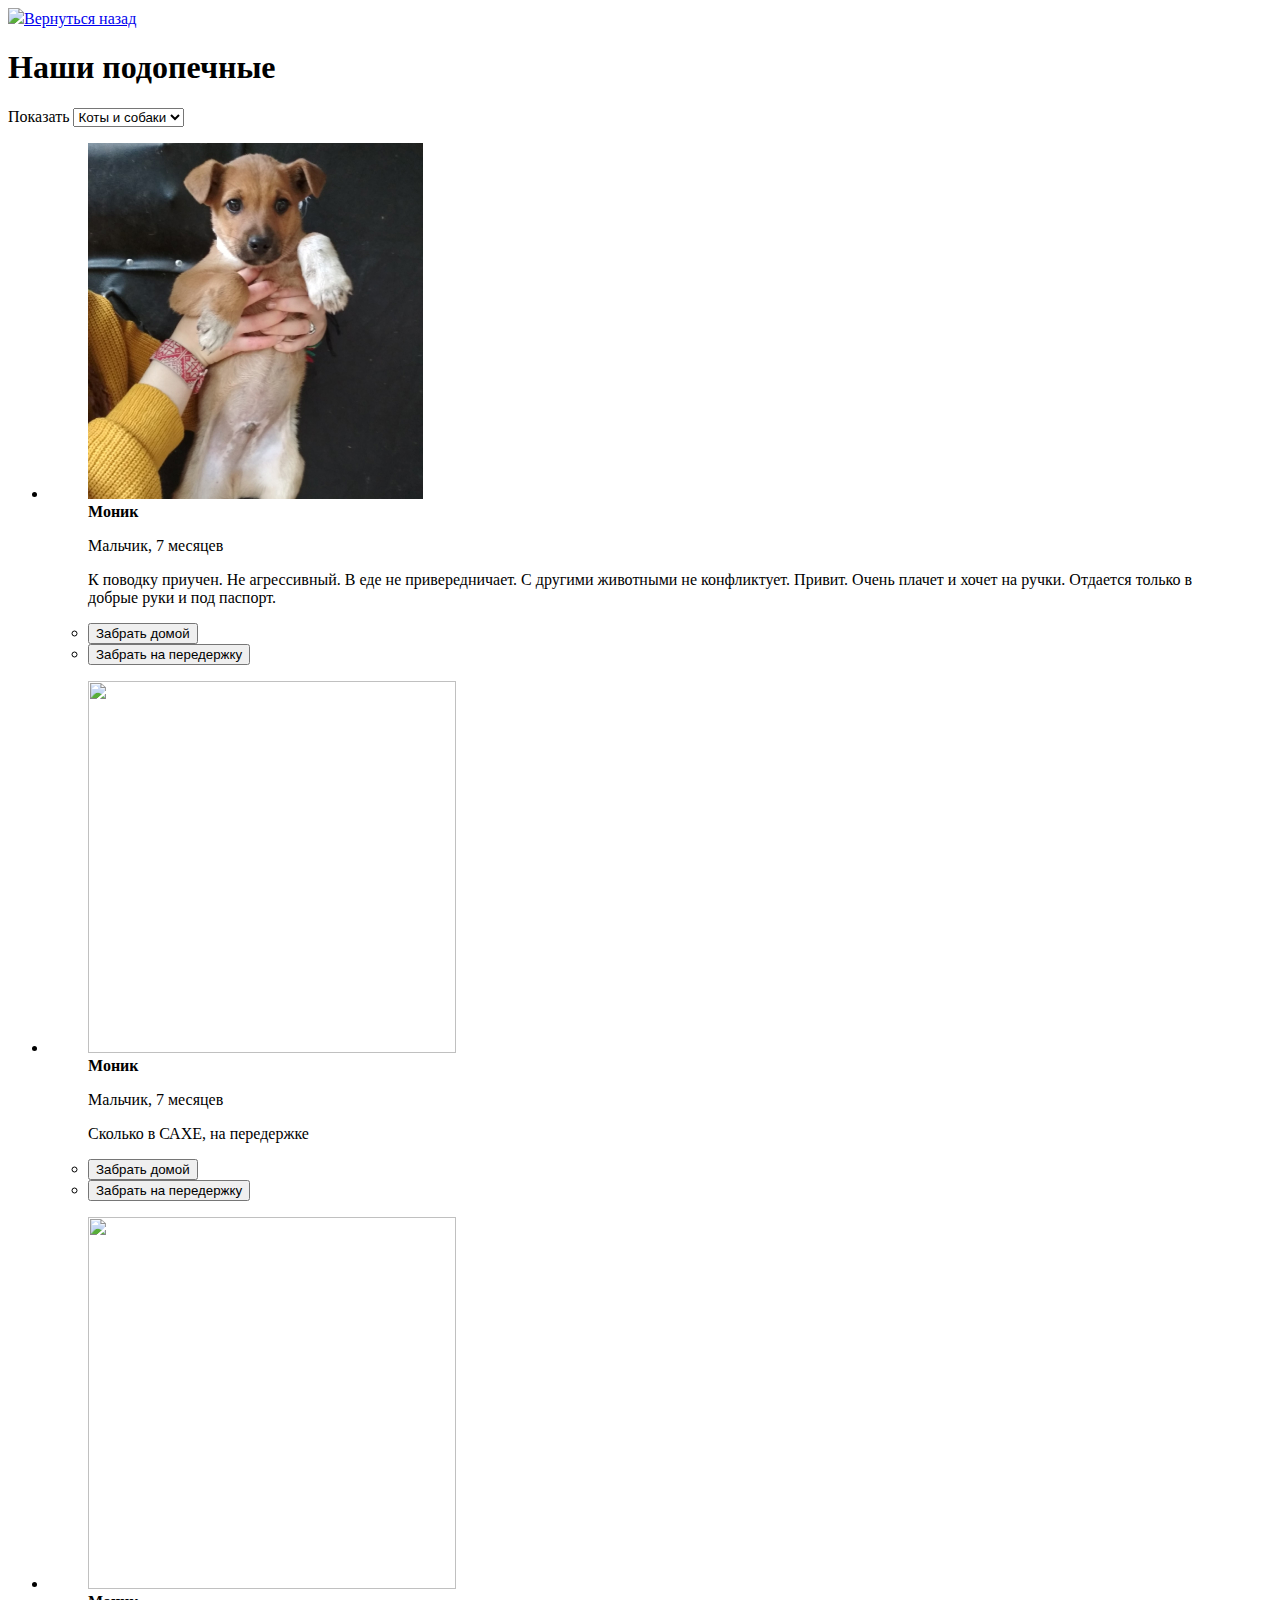
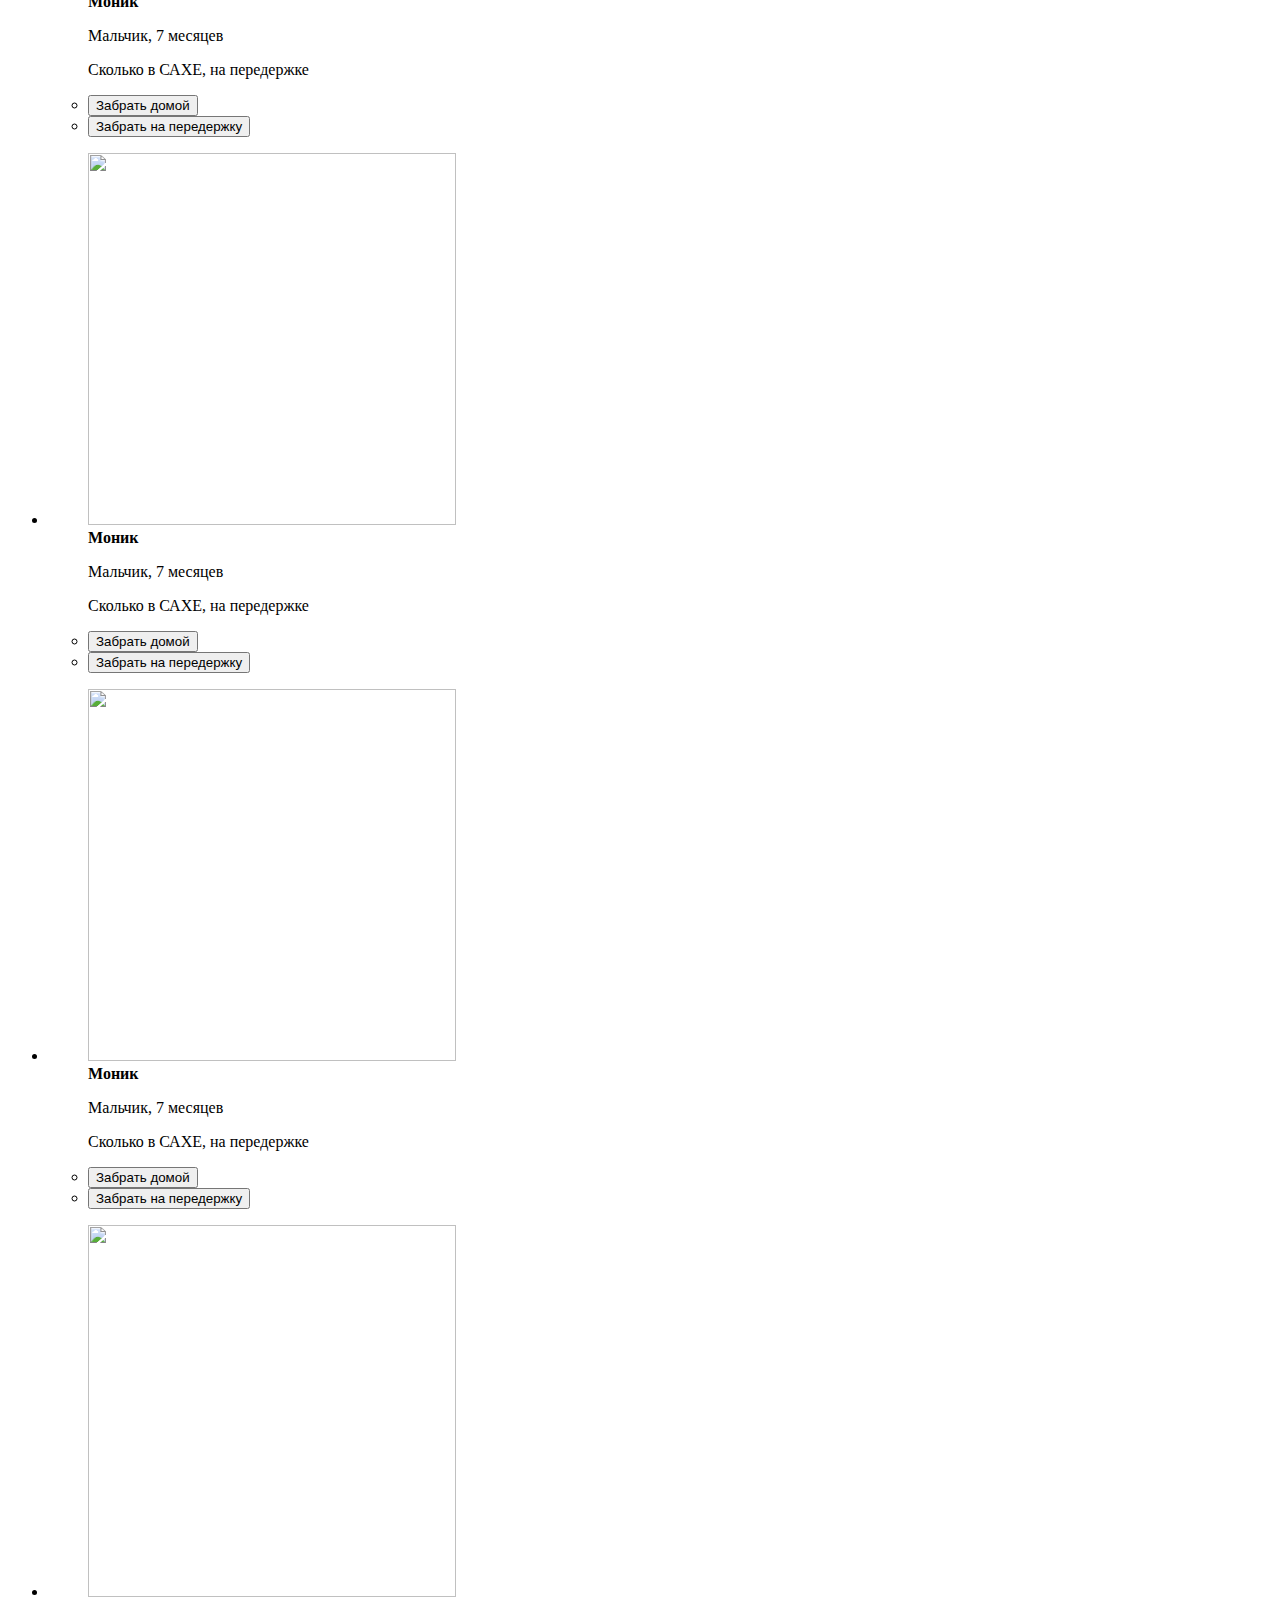
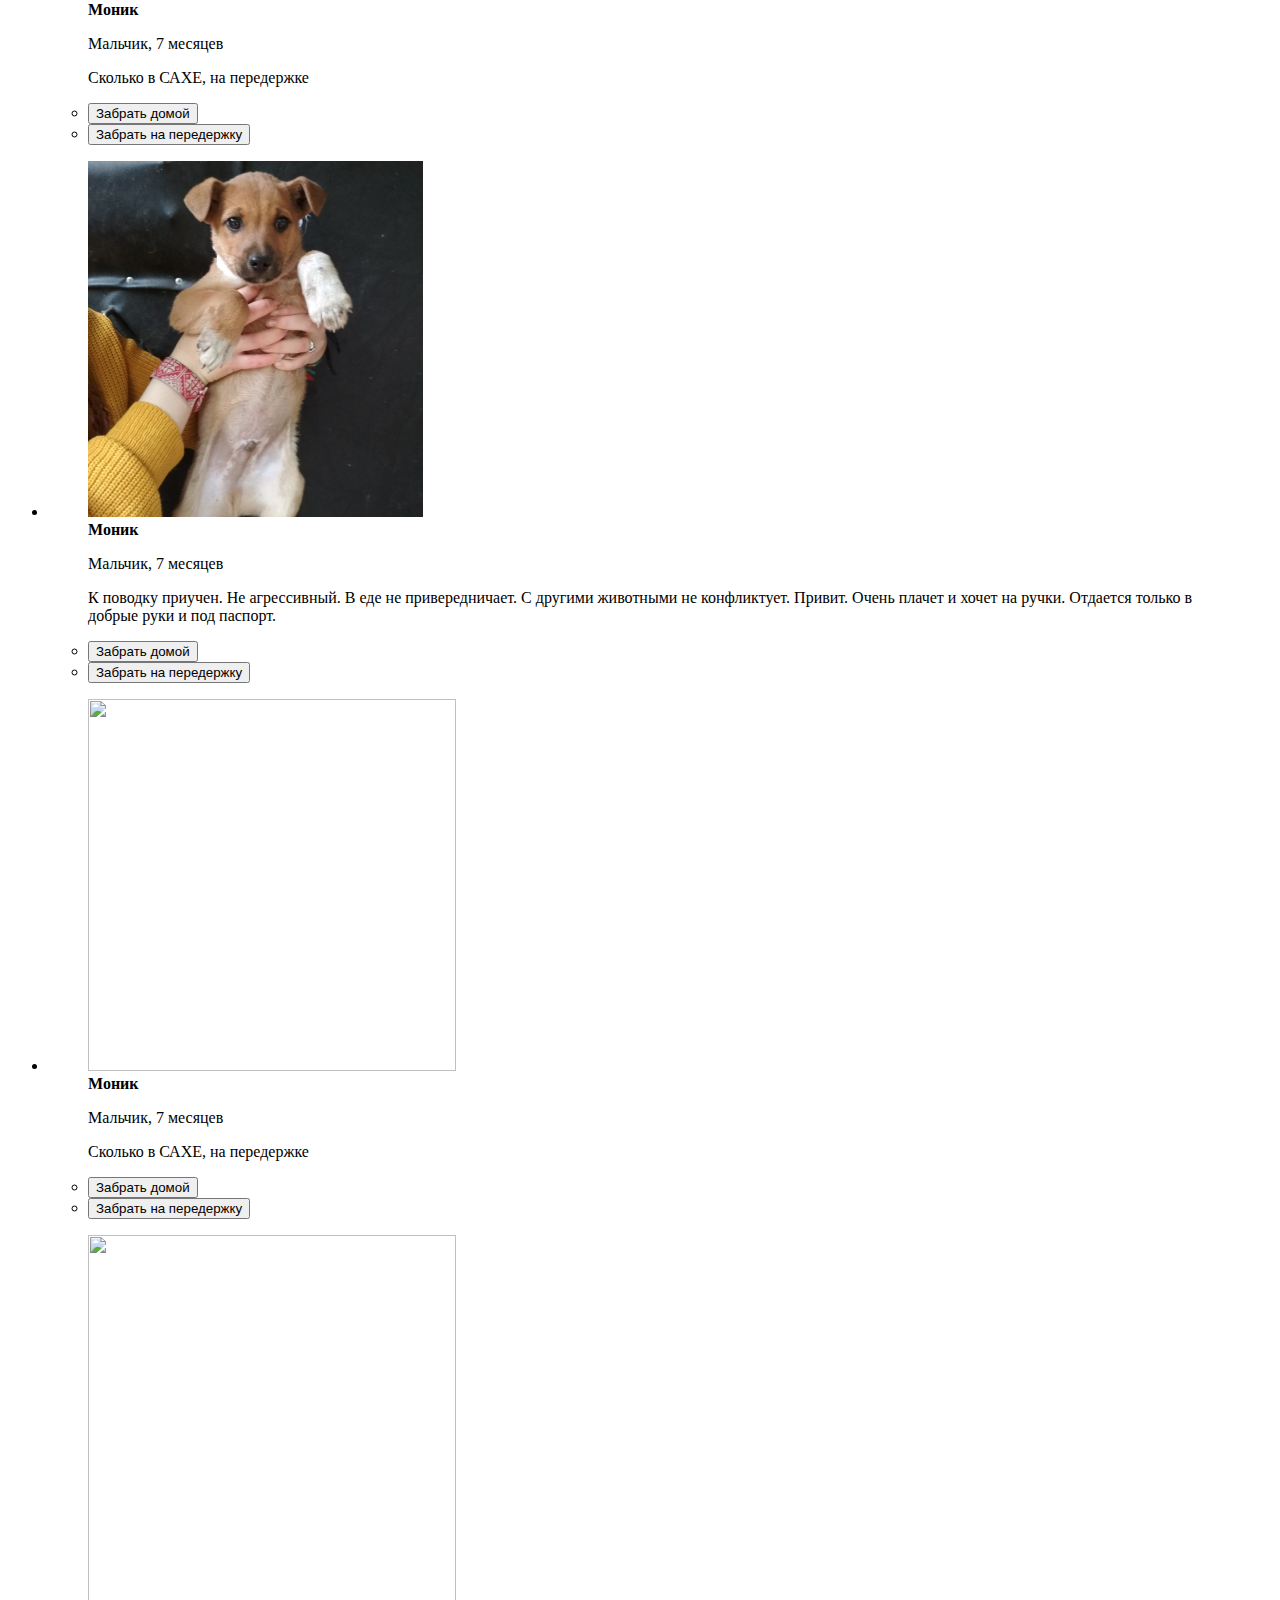
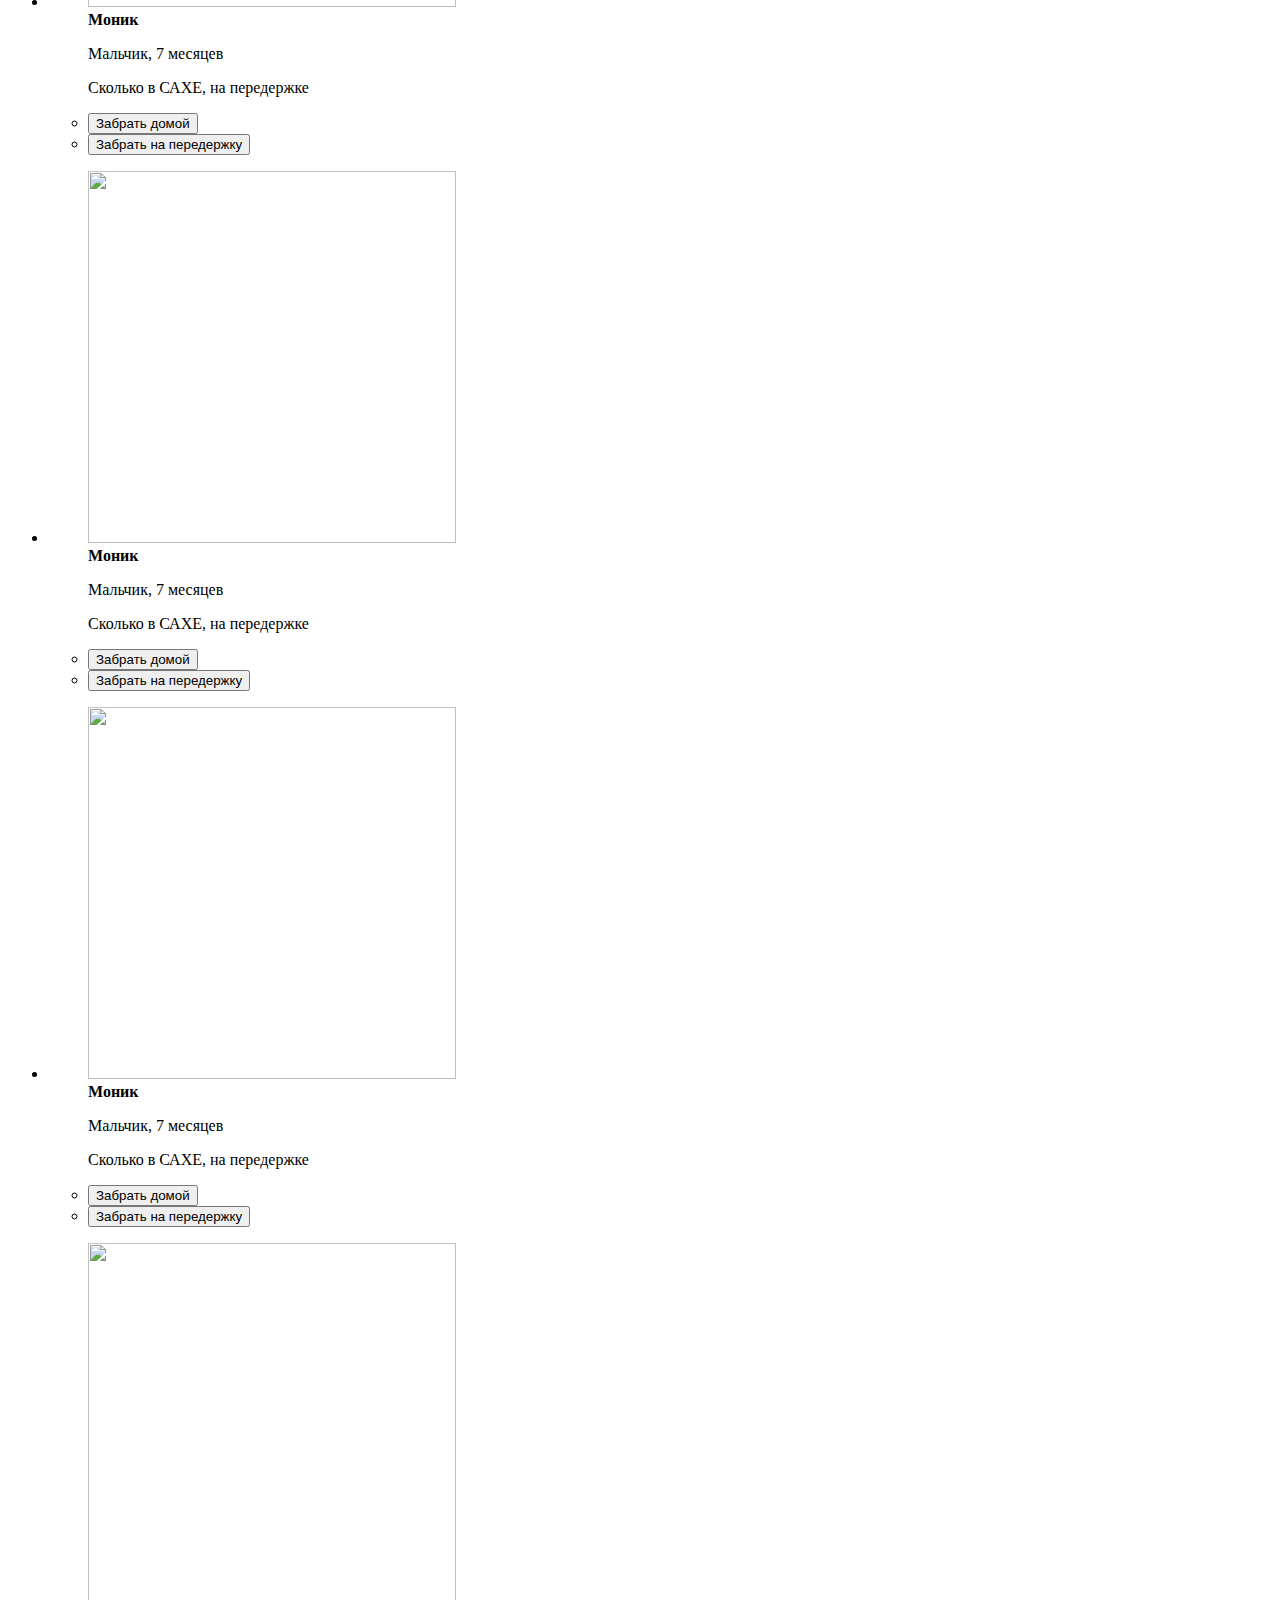
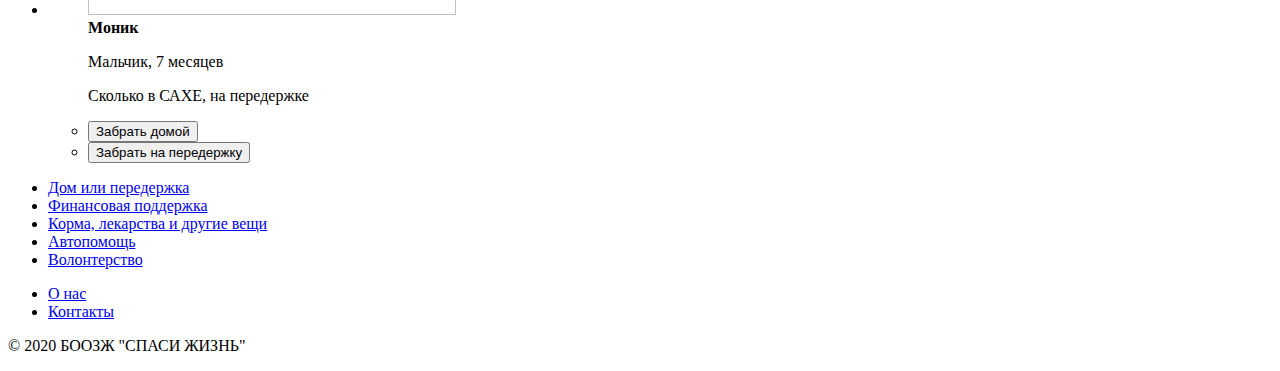
==== wards.html @ e3c879bd "fix:hometask4" ====
<!DOCTYPE html>
<html lang="ru">

<head>
    <meta charset="utf-8">
    <link rel="stylesheet" href="normalize.css">
    <link rel="stylesheet" href="style.css">
    <title>Благотворительное общественное объединение защиты животных
    </title>
</head>

<body>
    <header>
        <nav class="header">
            <div class="header__back"><a href="savelife.html"><img src="img/Vector2.png">Вернуться назад</a></div>
            <h1 class="header__h1">Наши подопечные</h1>
            <span class="header__show">Показать</span>
            <select>
                <option value="">Коты и собаки</option>
                <option value="">Только коты</option>
                <option value="">Только собаки</option>
            </select>
        </nav>
    </header>
    <main>
        <section>
            <ul class="block4__card">
                <li class="card">
                    <article>
                        <figure><img class="card__img" src="img/image 15.jpg" width="335" height="356">
                            <figcaption><b class="card__name">Моник</b>
                                <p class="card__info">Мальчик, 7 месяцев</p>
                                <p class="card__descr">К поводку приучен. Не агрессивный. В еде не привередничает. С
                                    другими животными не конфликтует. Привит. Очень плачет и хочет на ручки.
                                    Отдается
                                    только в добрые руки и под паспорт.</p>
                            </figcaption>
                        </figure>
                        <ul>
                            <li>
                                <a href="forms/form1.html"><button class="card__button-yellow">Забрать
                                        домой</button></a>
                            </li>
                            <li>
                                <a href="forms/form2.html"><button class="card__button-white">Забрать на
                                        передержку</button></a>
                            </li>
                        </ul>
                    </article>
                </li>
                <li class="card">
                    <article>
                        <figure><img class="card__img" src="img/Rectangle2.png" width="368" height="372">
                            <figcaption><b class="card__name">Моник</b>
                                <p class="card__info">Мальчик, 7 месяцев</p>
                                <p class="card__descr">Сколько в САХЕ, на передержке</p>
                            </figcaption>
                        </figure>
                        <ul>
                            <li>
                                <a href="forms/form1.html"><button class="card__button-yellow">Забрать
                                        домой</button></a>
                            </li>
                            <li>
                                <a href="forms/form2.html"><button class="card__button-white">Забрать на
                                        передержку</button></a>
                            </li>
                        </ul>
                    </article>
                </li>
                <li class="card">
                    <article>
                        <figure><img class="card__img" src="img/Rectangle2.png" width="368" height="372">
                            <figcaption><b class="card__name">Моник</b>
                                <p class="card__info">Мальчик, 7 месяцев</p>
                                <p class="card__descr">Сколько в САХЕ, на передержке</p>
                            </figcaption>
                        </figure>
                        <ul>
                            <li>
                                <a href="forms/form1.html"><button class="card__button-yellow">Забрать
                                        домой</button></a>
                            </li>
                            <li>
                                <a href="forms/form2.html"><button class="card__button-white">Забрать на
                                        передержку</button></a>
                            </li>
                        </ul>
                    </article>
                </li>
                <li class="card">
                    <article>
                        <figure><img class="card__img" src="img/Rectangle2.png" width="368" height="372">
                            <figcaption><b class="card__name">Моник</b>
                                <p class="card__info">Мальчик, 7 месяцев</p>
                                <p class="card__descr">Сколько в САХЕ, на передержке</p>
                            </figcaption>
                        </figure>
                        <ul>
                            <li>
                                <a href="forms/form1.html"><button class="card__button-yellow">Забрать
                                        домой</button></a>
                            </li>
                            <li>
                                <a href="forms/form2.html"><button class="card__button-white">Забрать на
                                        передержку</button></a>
                            </li>
                        </ul>
                    </article>
                </li>
                <li class="card">
                    <article>
                        <figure><img class="card__img" src="img/Rectangle2.png" width="368" height="372">
                            <figcaption><b class="card__name">Моник</b>
                                <p class="card__info">Мальчик, 7 месяцев</p>
                                <p class="card__descr">Сколько в САХЕ, на передержке</p>
                            </figcaption>
                        </figure>
                        <ul>
                            <li>
                                <a href="forms/form1.html"><button class="card__button-yellow">Забрать
                                        домой</button></a>
                            </li>
                            <li>
                                <a href="forms/form2.html"><button class="card__button-white">Забрать на
                                        передержку</button></a>
                            </li>
                        </ul>
                    </article>
                </li>
                <li class="card">
                    <article>
                        <figure><img class="card__img" src="img/Rectangle2.png" width="368" height="372">
                            <figcaption><b class="card__name">Моник</b>
                                <p class="card__info">Мальчик, 7 месяцев</p>
                                <p class="card__descr">Сколько в САХЕ, на передержке</p>
                            </figcaption>
                        </figure>
                        <ul>
                            <li>
                                <a href="forms/form1.html"><button class="card__button-yellow">Забрать
                                        домой</button></a>
                            </li>
                            <li>
                                <a href="forms/form2.html"><button class="card__button-white">Забрать на
                                        передержку</button></a>
                            </li>
                        </ul>
                    </article>
                </li>
            </ul>
            <ul class="block4__card">
                <li class="card">
                    <article>
                        <figure><img class="card__img" src="img/image 15.jpg" width="335" height="356">
                            <figcaption><b class="card__name">Моник</b>
                                <p class="card__info">Мальчик, 7 месяцев</p>
                                <p class="card__descr">К поводку приучен. Не агрессивный. В еде не привередничает. С
                                    другими животными не конфликтует. Привит. Очень плачет и хочет на ручки.
                                    Отдается
                                    только в добрые руки и под паспорт.</p>
                            </figcaption>
                        </figure>
                        <ul>
                            <li>
                                <a href="forms/form1.html"><button class="card__button-yellow">Забрать
                                        домой</button></a>
                            </li>
                            <li>
                                <a href="forms/form2.html"><button class="card__button-white">Забрать на
                                        передержку</button></a>
                            </li>
                        </ul>
                    </article>
                </li>

                <li class="card">
                    <article>
                        <figure><img class="card__img" src="img/Rectangle2.png" width="368" height="372">
                            <figcaption><b class="card__name">Моник</b>
                                <p class="card__info">Мальчик, 7 месяцев</p>
                                <p class="card__descr">Сколько в САХЕ, на передержке</p>
                            </figcaption>
                        </figure>
                        <ul>
                            <li>
                                <a href="forms/form1.html"><button class="card__button-yellow">Забрать
                                        домой</button></a>
                            </li>
                            <li>
                                <a href="forms/form2.html"><button class="card__button-white">Забрать на
                                        передержку</button></a>
                            </li>
                        </ul>
                    </article>
                </li>
                <li class="card">
                    <article>
                        <figure><img class="card__img" src="img/Rectangle2.png" width="368" height="372">
                            <figcaption><b class="card__name">Моник</b>
                                <p class="card__info">Мальчик, 7 месяцев</p>
                                <p class="card__descr">Сколько в САХЕ, на передержке</p>
                            </figcaption>
                        </figure>
                        <ul>
                            <li>
                                <a href="forms/form1.html"><button class="card__button-yellow">Забрать
                                        домой</button></a>
                            </li>
                            <li>
                                <a href="forms/form2.html"><button class="card__button-white">Забрать на
                                        передержку</button></a>
                            </li>
                        </ul>
                    </article>
                </li>
                <li class="card">
                    <article>
                        <figure><img class="card__img" src="img/Rectangle2.png" width="368" height="372">
                            <figcaption><b class="card__name">Моник</b>
                                <p class="card__info">Мальчик, 7 месяцев</p>
                                <p class="card__descr">Сколько в САХЕ, на передержке</p>
                            </figcaption>
                        </figure>
                        <ul>
                            <li>
                                <a href="forms/form1.html"><button class="card__button-yellow">Забрать
                                        домой</button></a>
                            </li>
                            <li>
                                <a href="forms/form2.html"><button class="card__button-white">Забрать на
                                        передержку</button></a>
                            </li>
                        </ul>
                    </article>
                </li>
                <li class="card">
                    <article>
                        <figure><img class="card__img" src="img/Rectangle2.png" width="368" height="372">
                            <figcaption><b class="card__name">Моник</b>
                                <p class="card__info">Мальчик, 7 месяцев</p>
                                <p class="card__descr">Сколько в САХЕ, на передержке</p>
                            </figcaption>
                        </figure>
                        <ul>
                            <li>
                                <a href="forms/form1.html"><button class="card__button-yellow">Забрать
                                        домой</button></a>
                            </li>
                            <li>
                                <a href="forms/form2.html"><button class="card__button-white">Забрать на
                                        передержку</button></a>
                            </li>
                        </ul>
                    </article>
                </li>
                <li class="card">
                    <article>
                        <figure><img class="card__img" src="img/Rectangle2.png" width="368" height="372">
                            <figcaption><b class="card__name">Моник</b>
                                <p class="card__info">Мальчик, 7 месяцев</p>
                                <p class="card__descr">Сколько в САХЕ, на передержке</p>
                            </figcaption>
                        </figure>
                        <ul>
                            <li>
                                <a href="forms/form1.html"><button class="card__button-yellow">Забрать
                                        домой</button></a>
                            </li>
                            <li>
                                <a href="forms/form2.html"><button class="card__button-white">Забрать на
                                        передержку</button></a>
                            </li>
                        </ul>
                    </article>
                </li>
            </ul>
        </section>
        <footer class="page__block12">
            <div class="block12__menu">
                <ul class="menu__navi">
                    <li><a class="navi__home" href="#home">Дом или передержка</a></li>
                    <li><a class="navi__fin" href="#fin">Финансовая поддержка</a></li>
                    <li><a class="navi__loot" href="#loot">Корма, лекарства и другие вещи</a></li>
                    <li><a class="navi__avto" href="#avto">Автопомощь</a></li>
                    <li><a class="navi__volont" href="#volont">Волонтерство</a></li>
                </ul>
                <ul class="menu__us">
                    <li><a class="us__about" href="#us">О нас</a></li>
                    <li><a class="us_contacts" href="#contacts">Контакты</a></li>
                </ul>
            </div>
            <p class="block12__end">© 2020 БООЗЖ "СПАСИ ЖИЗНЬ"</p>
        </footer>
    </main>
</body>
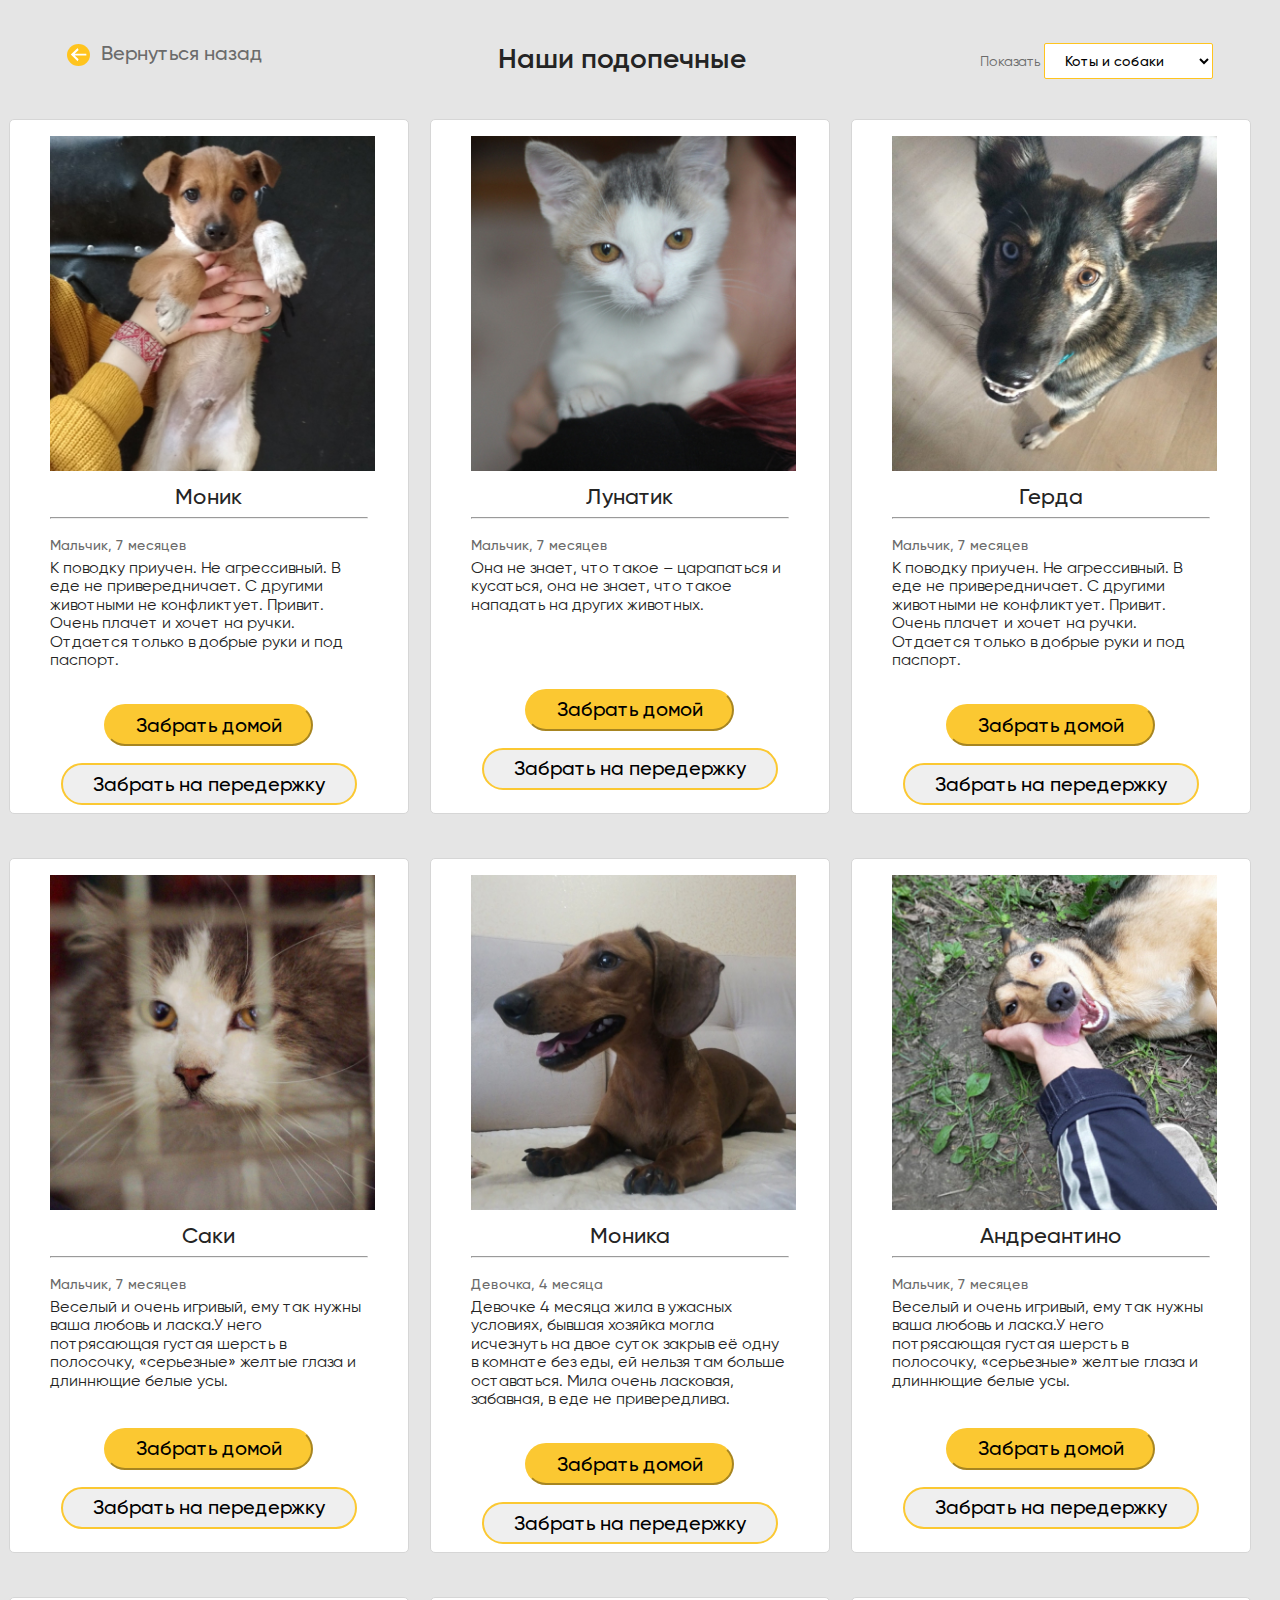
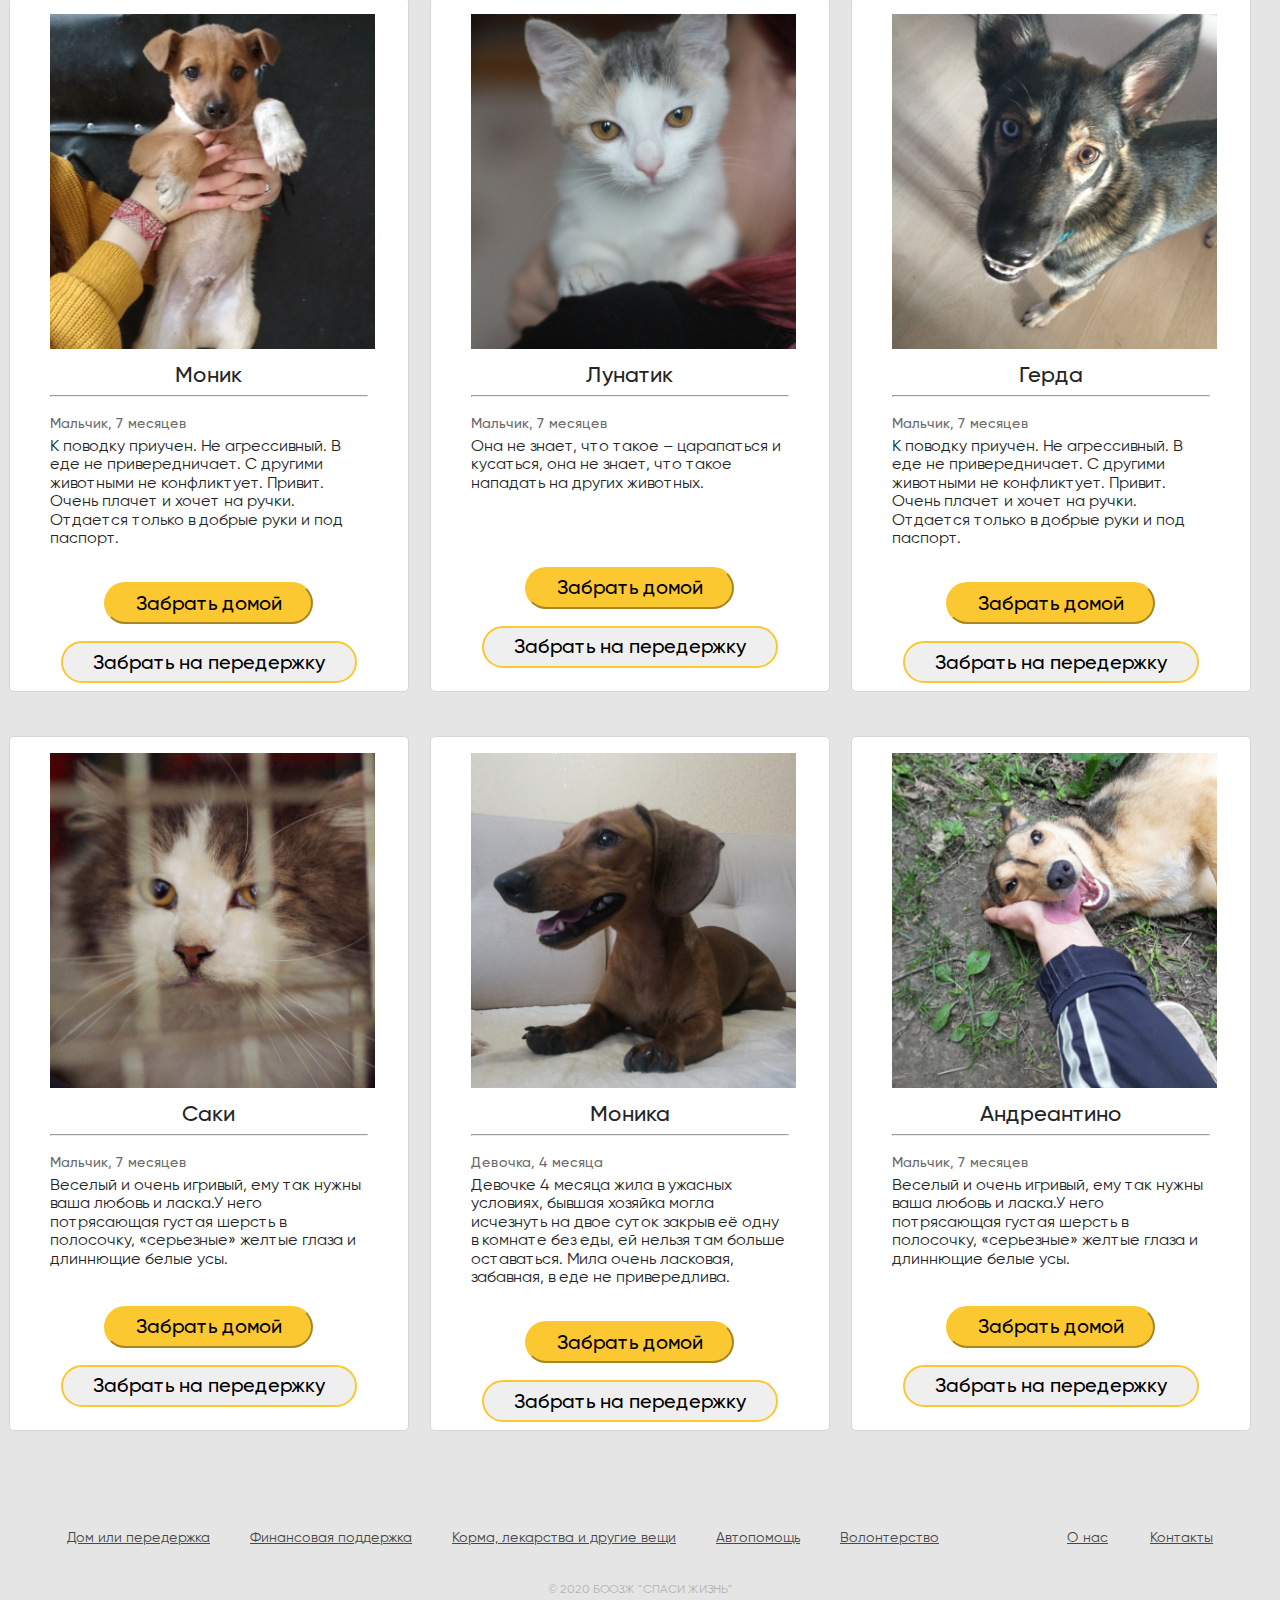
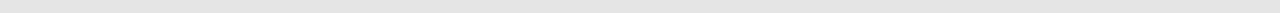
==== commit b4a371dc: "fix: last hometask" ====
--- a/wards.html
+++ b/wards.html
@@ -3,294 +3,364 @@
 
 <head>
     <meta charset="utf-8">
-    <link rel="stylesheet" href="normalize.css">
-    <link rel="stylesheet" href="style.css">
+    <meta name="viewport" content="width=device-width, initial-scale=1.0, maximum-scale=1.0, user-scale=1.0">
+    <link rel="stylesheet" href="css/normalize.css">
+    <link rel="stylesheet" href="css/style.css">
+    <link rel="stylesheet" href="css/style360.css">
     <title>Благотворительное общественное объединение защиты животных
     </title>
 </head>
 
-<body>
+<body class="page-wards">
+
     <header>
-        <nav class="header">
-            <div class="header__back"><a href="savelife.html"><img src="img/Vector2.png">Вернуться назад</a></div>
-            <h1 class="header__h1">Наши подопечные</h1>
-            <span class="header__show">Показать</span>
-            <select>
-                <option value="">Коты и собаки</option>
-                <option value="">Только коты</option>
-                <option value="">Только собаки</option>
-            </select>
+        <nav class="nav-header">
+            <div class="wards-header">
+                <div class="header__back"><a href="index.html"><img src="img/back.svg"></a>
+                    <a class="header__link" href="index.html">Вернуться назад</a>
+                </div>
+                <h3 class="header__h1">Наши подопечные</h3>
+                <span class="header__show">Показать
+                    <select>
+                        <option value="">Коты и собаки</option>
+                        <option value="">Только коты</option>
+                        <option value="">Только собаки</option>
+                    </select>
+                </span>
+            </div>
         </nav>
     </header>
+
     <main>
-        <section>
+
+        <section class="page__block4">
             <ul class="block4__card">
-                <li class="card">
-                    <article>
-                        <figure><img class="card__img" src="img/image 15.jpg" width="335" height="356">
-                            <figcaption><b class="card__name">Моник</b>
-                                <p class="card__info">Мальчик, 7 месяцев</p>
-                                <p class="card__descr">К поводку приучен. Не агрессивный. В еде не привередничает. С
-                                    другими животными не конфликтует. Привит. Очень плачет и хочет на ручки.
-                                    Отдается
-                                    только в добрые руки и под паспорт.</p>
-                            </figcaption>
-                        </figure>
-                        <ul>
-                            <li>
-                                <a href="forms/form1.html"><button class="card__button-yellow">Забрать
-                                        домой</button></a>
-                            </li>
-                            <li>
-                                <a href="forms/form2.html"><button class="card__button-white">Забрать на
-                                        передержку</button></a>
-                            </li>
-                        </ul>
-                    </article>
-                </li>
-                <li class="card">
-                    <article>
-                        <figure><img class="card__img" src="img/Rectangle2.png" width="368" height="372">
-                            <figcaption><b class="card__name">Моник</b>
-                                <p class="card__info">Мальчик, 7 месяцев</p>
-                                <p class="card__descr">Сколько в САХЕ, на передержке</p>
-                            </figcaption>
-                        </figure>
-                        <ul>
-                            <li>
-                                <a href="forms/form1.html"><button class="card__button-yellow">Забрать
-                                        домой</button></a>
-                            </li>
-                            <li>
-                                <a href="forms/form2.html"><button class="card__button-white">Забрать на
-                                        передержку</button></a>
-                            </li>
-                        </ul>
-                    </article>
-                </li>
-                <li class="card">
-                    <article>
-                        <figure><img class="card__img" src="img/Rectangle2.png" width="368" height="372">
-                            <figcaption><b class="card__name">Моник</b>
-                                <p class="card__info">Мальчик, 7 месяцев</p>
-                                <p class="card__descr">Сколько в САХЕ, на передержке</p>
-                            </figcaption>
-                        </figure>
-                        <ul>
-                            <li>
-                                <a href="forms/form1.html"><button class="card__button-yellow">Забрать
-                                        домой</button></a>
-                            </li>
-                            <li>
-                                <a href="forms/form2.html"><button class="card__button-white">Забрать на
-                                        передержку</button></a>
-                            </li>
-                        </ul>
-                    </article>
-                </li>
-                <li class="card">
-                    <article>
-                        <figure><img class="card__img" src="img/Rectangle2.png" width="368" height="372">
-                            <figcaption><b class="card__name">Моник</b>
-                                <p class="card__info">Мальчик, 7 месяцев</p>
-                                <p class="card__descr">Сколько в САХЕ, на передержке</p>
-                            </figcaption>
-                        </figure>
-                        <ul>
-                            <li>
-                                <a href="forms/form1.html"><button class="card__button-yellow">Забрать
-                                        домой</button></a>
-                            </li>
-                            <li>
-                                <a href="forms/form2.html"><button class="card__button-white">Забрать на
-                                        передержку</button></a>
-                            </li>
-                        </ul>
-                    </article>
-                </li>
-                <li class="card">
-                    <article>
-                        <figure><img class="card__img" src="img/Rectangle2.png" width="368" height="372">
-                            <figcaption><b class="card__name">Моник</b>
-                                <p class="card__info">Мальчик, 7 месяцев</p>
-                                <p class="card__descr">Сколько в САХЕ, на передержке</p>
-                            </figcaption>
-                        </figure>
-                        <ul>
-                            <li>
-                                <a href="forms/form1.html"><button class="card__button-yellow">Забрать
-                                        домой</button></a>
-                            </li>
-                            <li>
-                                <a href="forms/form2.html"><button class="card__button-white">Забрать на
-                                        передержку</button></a>
-                            </li>
-                        </ul>
-                    </article>
-                </li>
-                <li class="card">
-                    <article>
-                        <figure><img class="card__img" src="img/Rectangle2.png" width="368" height="372">
-                            <figcaption><b class="card__name">Моник</b>
-                                <p class="card__info">Мальчик, 7 месяцев</p>
-                                <p class="card__descr">Сколько в САХЕ, на передержке</p>
-                            </figcaption>
-                        </figure>
-                        <ul>
-                            <li>
-                                <a href="forms/form1.html"><button class="card__button-yellow">Забрать
-                                        домой</button></a>
-                            </li>
-                            <li>
-                                <a href="forms/form2.html"><button class="card__button-white">Забрать на
-                                        передержку</button></a>
-                            </li>
-                        </ul>
-                    </article>
-                </li>
-            </ul>
-            <ul class="block4__card">
-                <li class="card">
-                    <article>
-                        <figure><img class="card__img" src="img/image 15.jpg" width="335" height="356">
-                            <figcaption><b class="card__name">Моник</b>
-                                <p class="card__info">Мальчик, 7 месяцев</p>
-                                <p class="card__descr">К поводку приучен. Не агрессивный. В еде не привередничает. С
-                                    другими животными не конфликтует. Привит. Очень плачет и хочет на ручки.
-                                    Отдается
-                                    только в добрые руки и под паспорт.</p>
-                            </figcaption>
-                        </figure>
-                        <ul>
-                            <li>
-                                <a href="forms/form1.html"><button class="card__button-yellow">Забрать
-                                        домой</button></a>
-                            </li>
-                            <li>
-                                <a href="forms/form2.html"><button class="card__button-white">Забрать на
-                                        передержку</button></a>
-                            </li>
-                        </ul>
-                    </article>
-                </li>
-
-                <li class="card">
-                    <article>
-                        <figure><img class="card__img" src="img/Rectangle2.png" width="368" height="372">
-                            <figcaption><b class="card__name">Моник</b>
-                                <p class="card__info">Мальчик, 7 месяцев</p>
-                                <p class="card__descr">Сколько в САХЕ, на передержке</p>
-                            </figcaption>
-                        </figure>
-                        <ul>
-                            <li>
-                                <a href="forms/form1.html"><button class="card__button-yellow">Забрать
-                                        домой</button></a>
-                            </li>
-                            <li>
-                                <a href="forms/form2.html"><button class="card__button-white">Забрать на
-                                        передержку</button></a>
-                            </li>
-                        </ul>
-                    </article>
-                </li>
-                <li class="card">
-                    <article>
-                        <figure><img class="card__img" src="img/Rectangle2.png" width="368" height="372">
-                            <figcaption><b class="card__name">Моник</b>
-                                <p class="card__info">Мальчик, 7 месяцев</p>
-                                <p class="card__descr">Сколько в САХЕ, на передержке</p>
-                            </figcaption>
-                        </figure>
-                        <ul>
-                            <li>
-                                <a href="forms/form1.html"><button class="card__button-yellow">Забрать
-                                        домой</button></a>
-                            </li>
-                            <li>
-                                <a href="forms/form2.html"><button class="card__button-white">Забрать на
-                                        передержку</button></a>
-                            </li>
-                        </ul>
-                    </article>
-                </li>
-                <li class="card">
-                    <article>
-                        <figure><img class="card__img" src="img/Rectangle2.png" width="368" height="372">
-                            <figcaption><b class="card__name">Моник</b>
-                                <p class="card__info">Мальчик, 7 месяцев</p>
-                                <p class="card__descr">Сколько в САХЕ, на передержке</p>
-                            </figcaption>
-                        </figure>
-                        <ul>
-                            <li>
-                                <a href="forms/form1.html"><button class="card__button-yellow">Забрать
-                                        домой</button></a>
-                            </li>
-                            <li>
-                                <a href="forms/form2.html"><button class="card__button-white">Забрать на
-                                        передержку</button></a>
-                            </li>
-                        </ul>
-                    </article>
-                </li>
-                <li class="card">
-                    <article>
-                        <figure><img class="card__img" src="img/Rectangle2.png" width="368" height="372">
-                            <figcaption><b class="card__name">Моник</b>
-                                <p class="card__info">Мальчик, 7 месяцев</p>
-                                <p class="card__descr">Сколько в САХЕ, на передержке</p>
-                            </figcaption>
-                        </figure>
-                        <ul>
-                            <li>
-                                <a href="forms/form1.html"><button class="card__button-yellow">Забрать
-                                        домой</button></a>
-                            </li>
-                            <li>
-                                <a href="forms/form2.html"><button class="card__button-white">Забрать на
-                                        передержку</button></a>
-                            </li>
-                        </ul>
-                    </article>
-                </li>
-                <li class="card">
-                    <article>
-                        <figure><img class="card__img" src="img/Rectangle2.png" width="368" height="372">
-                            <figcaption><b class="card__name">Моник</b>
-                                <p class="card__info">Мальчик, 7 месяцев</p>
-                                <p class="card__descr">Сколько в САХЕ, на передержке</p>
-                            </figcaption>
-                        </figure>
-                        <ul>
-                            <li>
-                                <a href="forms/form1.html"><button class="card__button-yellow">Забрать
-                                        домой</button></a>
-                            </li>
-                            <li>
-                                <a href="forms/form2.html"><button class="card__button-white">Забрать на
-                                        передержку</button></a>
-                            </li>
-                        </ul>
-                    </article>
-                </li>
+                <div class="wards-flex">
+                    <li class="card">
+                        <article>
+                            <figure><img class="card__img" src="img/image 15.jpg" width="335" height="356">
+                                <figcaption>
+                                    <h4 class="card__name">Моник</h4>
+                                    <hr>
+                                    <p class="card__info">Мальчик, 7 месяцев</p>
+                                    <p class="card__descr">К поводку приучен. Не агрессивный. В еде не
+                                        привередничает. С
+                                        другими животными не конфликтует. Привит. Очень плачет и хочет на ручки.
+                                        Отдается
+                                        только в добрые руки и под паспорт.</p>
+                                </figcaption>
+                            </figure>
+                            <ul class="button-list">
+                                <li>
+                                    <a href="forms/form1.html"><button class="card__button-yellow">Забрать
+                                            домой</button></a>
+                                </li>
+                                <li>
+                                    <a href="forms/form2.html"><button class="card__button-white">Забрать на
+                                            передержку</button></a>
+                                </li>
+                            </ul>
+                        </article>
+                    </li>
+
+                    <li class="card">
+                        <article>
+                            <figure><img class="card__img" src="img/лунатик.jpg" width="368" height="372">
+                                <figcaption>
+                                    <h4 class="card__name">Лунатик</h4>
+                                    <hr>
+                                    <p class="card__info">Мальчик, 7 месяцев</p>
+                                    <p class="card__descr">Она не знает, что такое – царапаться и кусаться, она не
+                                        знает, что такое нападать на других животных.</p>
+                                </figcaption>
+                            </figure>
+                            <ul class="button-list">
+                                <li>
+                                    <a href="forms/form1.html"><button class="card__button-yellow">Забрать
+                                            домой</button></a>
+                                </li>
+                                <li>
+                                    <a href="forms/form2.html"><button class="card__button-white">Забрать на
+                                            передержку</button></a>
+                                </li>
+                            </ul>
+                        </article>
+                    </li>
+                    <li class="card">
+                        <article>
+                            <figure><img class="card__img" src="img/герда.jpg" width="368" height="372">
+                                <figcaption>
+                                    <h4 class="card__name">Герда</h4>
+                                    <hr>
+                                    <p class="card__info">Мальчик, 7 месяцев</p>
+                                    <p class="card__descr">К поводку приучен. Не агрессивный. В еде не
+                                        привередничает. С другими животными не конфликтует. Привит. Очень плачет и
+                                        хочет на ручки. Отдается только в добрые руки и под паспорт.</p>
+                                </figcaption>
+                            </figure>
+                            <ul class="button-list">
+                                <li>
+                                    <a href="forms/form1.html"><button class="card__button-yellow">Забрать
+                                            домой</button></a>
+                                </li>
+                                <li>
+                                    <a href="forms/form2.html"><button class="card__button-white">Забрать на
+                                            передержку</button></a>
+                                </li>
+                            </ul>
+                        </article>
+                    </li>
+                </div>
+                <div class="wards-flex">
+                    <li class="card">
+                        <article>
+                            <figure><img class="card__img" src="img/саки.jpg" width="335" height="356">
+                                <figcaption>
+                                    <h4 class="card__name">Саки</h4>
+                                    <hr>
+                                    <p class="card__info">Мальчик, 7 месяцев</p>
+                                    <p class="card__descr">Веселый и очень игривый, ему так нужны ваша любовь и
+                                        ласка.У него потрясающая густая шерсть в полосочку, «серьезные» желтые глаза
+                                        и длиннющие белые усы.</p>
+                                </figcaption>
+                            </figure>
+                            <ul class="button-list">
+                                <li>
+                                    <a href="forms/form1.html"><button class="card__button-yellow">Забрать
+                                            домой</button></a>
+                                </li>
+                                <li>
+                                    <a href="forms/form2.html"><button class="card__button-white">Забрать на
+                                            передержку</button></a>
+                                </li>
+                            </ul>
+                        </article>
+                    </li>
+
+                    <li class="card">
+                        <article>
+                            <figure><img class="card__img" src="img/моника.jpg" width="368" height="372">
+                                <figcaption>
+                                    <h4 class="card__name">Моника</h4>
+                                    <hr>
+                                    <p class="card__info">Девочка, 4 месяца</p>
+                                    <p class="card__descr">Девочке 4 месяца жила в ужасных условиях, бывшая хозяйка
+                                        могла исчезнуть на двое суток закрыв её одну в комнате без еды, ей нельзя
+                                        там больше оставаться. Мила очень ласковая, забавная, в еде не привередлива.
+                                    </p>
+                                </figcaption>
+                            </figure>
+                            <ul class="button-list">
+                                <li>
+                                    <a href="forms/form1.html"><button class="card__button-yellow">Забрать
+                                            домой</button></a>
+                                </li>
+                                <li>
+                                    <a href="forms/form2.html"><button class="card__button-white">Забрать на
+                                            передержку</button></a>
+                                </li>
+                            </ul>
+                        </article>
+                    </li>
+                    <li class="card">
+                        <article>
+                            <figure><img class="card__img" src="img/андреантино.jpg" width="368" height="372">
+                                <figcaption>
+                                    <h4 class="card__name">Андреантино</h4>
+                                    <hr>
+                                    <p class="card__info">Мальчик, 7 месяцев</p>
+                                    <p class="card__descr">Веселый и очень игривый, ему так нужны ваша любовь и
+                                        ласка.У него потрясающая густая шерсть в полосочку, «серьезные» желтые глаза
+                                        и длиннющие белые усы.</p>
+                                </figcaption>
+                            </figure>
+                            <ul class="button-list">
+                                <li>
+                                    <a href="forms/form1.html"><button class="card__button-yellow">Забрать
+                                            домой</button></a>
+                                </li>
+                                <li>
+                                    <a href="forms/form2.html"><button class="card__button-white">Забрать на
+                                            передержку</button></a>
+                                </li>
+                            </ul>
+                        </article>
+                    </li>
+                </div>
+                <div class="wards-flex">
+                    <li class="card">
+                        <article>
+                            <figure><img class="card__img" src="img/image 15.jpg" width="335" height="356">
+                                <figcaption>
+                                    <h4 class="card__name">Моник</h4>
+                                    <hr>
+                                    <p class="card__info">Мальчик, 7 месяцев</p>
+                                    <p class="card__descr">К поводку приучен. Не агрессивный. В еде не
+                                        привередничает. С
+                                        другими животными не конфликтует. Привит. Очень плачет и хочет на ручки.
+                                        Отдается
+                                        только в добрые руки и под паспорт.</p>
+                                </figcaption>
+                            </figure>
+                            <ul class="button-list">
+                                <li>
+                                    <a href="forms/form1.html"><button class="card__button-yellow">Забрать
+                                            домой</button></a>
+                                </li>
+                                <li>
+                                    <a href="forms/form2.html"><button class="card__button-white">Забрать на
+                                            передержку</button></a>
+                                </li>
+                            </ul>
+                        </article>
+                    </li>
+
+                    <li class="card">
+                        <article>
+                            <figure><img class="card__img" src="img/лунатик.jpg" width="368" height="372">
+                                <figcaption>
+                                    <h4 class="card__name">Лунатик</h4>
+                                    <hr>
+                                    <p class="card__info">Мальчик, 7 месяцев</p>
+                                    <p class="card__descr">Она не знает, что такое – царапаться и кусаться, она не
+                                        знает, что такое нападать на других животных.</p>
+                                </figcaption>
+                            </figure>
+                            <ul class="button-list">
+                                <li>
+                                    <a href="forms/form1.html"><button class="card__button-yellow">Забрать
+                                            домой</button></a>
+                                </li>
+                                <li>
+                                    <a href="forms/form2.html"><button class="card__button-white">Забрать на
+                                            передержку</button></a>
+                                </li>
+                            </ul>
+                        </article>
+                    </li>
+                    <li class="card">
+                        <article>
+                            <figure><img class="card__img" src="img/герда.jpg" width="368" height="372">
+                                <figcaption>
+                                    <h4 class="card__name">Герда</h4>
+                                    <hr>
+                                    <p class="card__info">Мальчик, 7 месяцев</p>
+                                    <p class="card__descr">К поводку приучен. Не агрессивный. В еде не
+                                        привередничает. С другими животными не конфликтует. Привит. Очень плачет и
+                                        хочет на ручки. Отдается только в добрые руки и под паспорт.</p>
+                                </figcaption>
+                            </figure>
+                            <ul class="button-list">
+                                <li>
+                                    <a href="forms/form1.html"><button class="card__button-yellow">Забрать
+                                            домой</button></a>
+                                </li>
+                                <li>
+                                    <a href="forms/form2.html"><button class="card__button-white">Забрать на
+                                            передержку</button></a>
+                                </li>
+                            </ul>
+                        </article>
+                    </li>
+                </div>
+                <div class="wards-flex">
+                    <li class="card">
+                        <article>
+                            <figure><img class="card__img" src="img/саки.jpg" width="335" height="356">
+                                <figcaption>
+                                    <h4 class="card__name">Саки</h4>
+                                    <hr>
+                                    <p class="card__info">Мальчик, 7 месяцев</p>
+                                    <p class="card__descr">Веселый и очень игривый, ему так нужны ваша любовь и
+                                        ласка.У него потрясающая густая шерсть в полосочку, «серьезные» желтые глаза
+                                        и длиннющие белые усы.</p>
+                                </figcaption>
+                            </figure>
+                            <ul class="button-list">
+                                <li>
+                                    <a href="forms/form1.html"><button class="card__button-yellow">Забрать
+                                            домой</button></a>
+                                </li>
+                                <li>
+                                    <a href="forms/form2.html"><button class="card__button-white">Забрать на
+                                            передержку</button></a>
+                                </li>
+                            </ul>
+                        </article>
+                    </li>
+
+                    <li class="card">
+                        <article>
+                            <figure><img class="card__img" src="img/моника.jpg" width="368" height="372">
+                                <figcaption>
+                                    <h4 class="card__name">Моника</h4>
+                                    <hr>
+                                    <p class="card__info">Девочка, 4 месяца</p>
+                                    <p class="card__descr">Девочке 4 месяца жила в ужасных условиях, бывшая хозяйка
+                                        могла исчезнуть на двое суток закрыв её одну в комнате без еды, ей нельзя
+                                        там больше оставаться. Мила очень ласковая, забавная, в еде не привередлива.
+                                    </p>
+                                </figcaption>
+                            </figure>
+                            <ul class="button-list">
+                                <li>
+                                    <a href="forms/form1.html"><button class="card__button-yellow">Забрать
+                                            домой</button></a>
+                                </li>
+                                <li>
+                                    <a href="forms/form2.html"><button class="card__button-white">Забрать на
+                                            передержку</button></a>
+                                </li>
+                            </ul>
+                        </article>
+                    </li>
+                    <li class="card">
+                        <article>
+                            <figure><img class="card__img" src="img/андреантино.jpg" width="368" height="372">
+                                <figcaption>
+                                    <h4 class="card__name">Андреантино</h4>
+                                    <hr>
+                                    <p class="card__info">Мальчик, 7 месяцев</p>
+                                    <p class="card__descr">Веселый и очень игривый, ему так нужны ваша любовь и
+                                        ласка.У него потрясающая густая шерсть в полосочку, «серьезные» желтые глаза
+                                        и длиннющие белые усы.</p>
+                                </figcaption>
+                            </figure>
+                            <ul class="button-list">
+                                <li>
+                                    <a href="forms/form1.html"><button class="card__button-yellow">Забрать
+                                            домой</button></a>
+                                </li>
+                                <li>
+                                    <a href="forms/form2.html"><button class="card__button-white">Забрать на
+                                            передержку</button></a>
+                                </li>
+                            </ul>
+                        </article>
+                    </li>
+                </div>
             </ul>
         </section>
+
         <footer class="page__block12">
             <div class="block12__menu">
                 <ul class="menu__navi">
-                    <li><a class="navi__home" href="#home">Дом или передержка</a></li>
-                    <li><a class="navi__fin" href="#fin">Финансовая поддержка</a></li>
-                    <li><a class="navi__loot" href="#loot">Корма, лекарства и другие вещи</a></li>
-                    <li><a class="navi__avto" href="#avto">Автопомощь</a></li>
-                    <li><a class="navi__volont" href="#volont">Волонтерство</a></li>
+                    <li><a class="navi__home" href="index.html#home">Дом или передержка</a></li>
+                    <li><a class="navi__fin" href="index.html#fin">Финансовая поддержка</a></li>
+                    <li><a class="navi__loot" href="index.html#loot">Корма, лекарства и другие вещи</a></li>
+                    <li><a class="navi__avto" href="index.html#avto">Автопомощь</a></li>
+                    <li><a class="navi__volont" href="index.html#volont">Волонтерство</a></li>
                 </ul>
                 <ul class="menu__us">
-                    <li><a class="us__about" href="#us">О нас</a></li>
-                    <li><a class="us_contacts" href="#contacts">Контакты</a></li>
+                    <li><a class="us__about" href="index.html#us">О нас</a></li>
+                    <li><a class="us__contacts" href="index.html#contacts">Контакты</a></li>
                 </ul>
             </div>
             <p class="block12__end">© 2020 БООЗЖ "СПАСИ ЖИЗНЬ"</p>
         </footer>
+
     </main>
-</body>+
+</body>
+
+</html>--- a/css/style.css
+++ b/css/style.css
@@ -0,0 +1,1541 @@
+@font-face{
+    font-family: 'Gilroy';
+    font-style: normal;
+    font-weight: 300;
+    font-display: spaw;
+    src:local(''),
+        url('../fonts/gilroy-ultralight.woff2') format('woff2'),
+        url('../fonts/Gilroy-UltraLight.woff') format('woff');
+}
+@font-face{
+    font-family: 'Gilroy';
+    font-style: normal;
+    font-weight: 400;
+    font-display: spaw;
+    src:local(''),
+        url('../fonts/gilroy-regular.woff2') format('woff2'),
+        url('../fonts/Gilroy-Regular.woff') format('woff');
+}
+@font-face{
+    font-family: 'Gilroy';
+    font-style: normal;
+    font-weight: 500;
+    font-display: spaw;
+    src:local(''),
+        url('../fonts/gilroy-medium.woff2') format('woff2'),
+        url('../fonts/Gilroy-Medium.woff') format('woff');
+}
+@font-face{
+    font-family: 'Gilroy';
+    font-style: normal;
+    font-weight: 600;
+    font-display: spaw;
+    src:local(''),
+        url('../fonts/gilroy-semibold.woff2') format('woff2'),
+        url('../fonts/Gilroy-SemiBold.woff') format('woff');
+}
+@font-face{
+    font-family: 'Gilroy';
+    font-style: normal;
+    font-weight: 700;
+    font-display: spaw;
+    src:local(''),
+        url('../fonts/gilroy-bold.woff2') format('woff2'),
+        url('../fonts/Gilroy-Bold.woff') format('woff');
+}
+
+.page {
+    /* Позиционирование */
+    /* position: absolute;
+    top: 0;
+    right: 0;
+    bottom: 0;
+    left: 0;
+    z-index: 100; */
+
+    /* Блочная модель */
+    /* display: block;
+    float: right; */
+    max-width: 100%;
+    /* height: 100px */
+    margin: 0 auto;
+    
+
+    /* Типографика */
+    /* font-style: normal; */
+    font-size: 16px;
+    /* line-height: 1.5; */ 
+    font-family: 'Gilroy', serif;
+    /* text-align: center; */
+    color: #242424;
+
+    /* Оформление */
+    background-color: #e5e5e5;
+    /*  
+    border: 1px solid #242424;
+    border-radius: 3px;
+    opacity: 1; */
+
+    /* Анимация */
+
+    /* Разное */
+
+}
+.header {
+    
+    
+}
+.bgdog{
+    background: url(../img/dog1-min.png) no-repeat;
+    position: absolute;
+    z-index: -10;
+    left: 43%;
+    margin: 0 auto;
+    min-width: 713px;
+    height: 713px;
+    
+    
+}
+.bgdog {
+    
+    animation-name: lift-up-dog;
+    animation-duration: 2s;
+  }
+  
+  @keyframes lift-up-dog {
+    0% {
+        opacity: 0;
+      transform: translateX(300px);
+    }
+    
+    100% {
+      transform: translateX(0px);
+    }
+  
+  }
+.bgwhite{
+    background-color: #ffffff;
+    position: absolute;
+    z-index: -14;
+    top: 834px;
+    min-width: 100%;
+    height: 650px;
+}
+.bgfriend{
+    background:url(../img/friend.png) no-repeat;
+    position: absolute;
+    z-index: -7;
+    top: 374px;
+    margin: 0 auto;
+    min-width: 772px;
+    min-height: 404px;
+    right: 41%;
+}
+.bgfriend {
+    animation-name: lift-up;
+    animation-duration: 2s;
+  }
+  
+  @keyframes lift-up {
+    0% {
+        opacity: 0;
+        transform: translateY(300px);
+        }
+    
+    100% {
+        transform: translateY(0px);
+        }
+  
+  }
+.bgcat {
+    position: absolute;
+    top: 470px;
+    left: 50%;
+    z-index: -8;
+    width: 483px;
+    height: 469px;
+    margin: 0 auto;
+    background: url(../img/cat\ 1.png);
+    transition-property: all;
+    transition-duration: 1s;
+    transition-timing-function: ease-in-out;
+}
+.bgcat {
+    animation-name: lift-up;
+    animation-duration: 2s;
+  }
+  
+  @keyframes lift-up {
+    0% {
+        opacity: 0;
+        transform: translateY(300px);
+    }
+    
+    100% {
+        transform: translateY(0px);
+    }
+  
+  }
+.nav {
+    display: flex;
+    max-width: 1146px;
+    margin: 0 auto;
+
+    
+
+    
+}
+.menu__head {
+    width: 1146px;
+    display: flex;
+    flex-grow:inherit;
+    list-style-type: none;
+    padding-left: 0;
+    margin-top: 54px;
+    align-items: center;
+    
+}
+.menu__head--left {
+}
+.menu__item {
+    display: flex;
+    margin-left: 32px;
+}
+.menu__item--help {
+    
+}
+.menu__ref {
+    text-decoration: none;
+    color: black;
+}
+.menu__item--animals {
+}
+.menu__head--centr {
+    justify-content: center;
+}
+.menu__item--us {
+    
+}
+.menu__item--contacts {
+}
+.menu__head--social {
+    justify-content: flex-end;
+}
+.menu__item--vk img:hover{
+    background-color: #FFD458;
+    border-radius: 50%;
+   
+}
+.menu__item--inst img:hover{
+    background-color: #FFD458;
+    border-radius: 50%;
+ }
+ .menu__item--vk img:active{
+    background: #FFBC00;
+    border-radius: 50%;
+   
+}
+.menu__item--inst img:active{
+    background: #FFBC00;
+    border-radius: 50%;
+ }
+ .menu__burger {
+     display: none;
+ }
+@media (max-width:1023px){
+    .bgdog{
+    }
+    .menu__head--left {
+        display: none;
+
+    }
+    .menu__head--centr {
+        display: none;
+    }
+    .menu__burger {
+        display: block;
+        position:relative;
+        max-width: 30px;
+        height: 20px;
+        left: 12.5%;
+        top: 25%;
+    }
+    .menu__burger span{
+        position: absolute;
+        background-color: #242424;
+        position: absolute;
+        left: 0;
+        width: 100%;
+        height: 3px;
+        top: 8px;
+    }
+    .menu__burger:before,
+    .menu__burger:after{
+        content: '';
+        background-color: #242424;
+        position: absolute;
+        width: 100%;
+        height: 3px;
+        left: 0;
+    }
+    .menu__burger:before{
+        top: 0;
+    }
+    .menu__burger:after{
+        bottom: 0;
+    }
+}
+.page__block1 {
+    max-width: 1146px;
+    margin: 0 auto;
+}
+@media (max-width:1023px){
+    .page__block1 {
+        max-width: 803px;
+    }
+}
+.block1__text {
+    display: block;
+}
+.block1__text {
+    animation-name: to-right;
+    animation-duration: 3s;
+    
+    animation-timing-function: ease-in-out;
+  }
+  
+  @keyframes to-right {
+    0% {
+        opacity: 0;
+        transform: translateX(-300px);
+    }
+    
+    100% {
+        transform: translateX(0px);
+    }
+  
+  }
+.text__title {
+    font-weight: 700;
+    font-size: 72px;
+    margin-top: 91px;
+    margin-bottom: 0;
+}
+.text__undertitle {
+    color: #6b6b6b;
+    font-weight: 300;
+    margin-top: 2px;
+    margin-bottom: 0;
+}
+.text__target {
+    font-weight: 600;
+    margin-top: 12px;
+    margin-bottom: 0;
+}
+.text__p {
+    color: #c78100;
+    font-weight: 600;
+    font-size: 24px;
+    margin-top: 43px;
+    margin-bottom: 0;
+}
+.text__button {
+    color: #000000;
+    font-weight: 500;
+    font-size: 20px;
+    width: 182px;
+    height: 42px;
+    border-radius: 58px;
+    border-color: #fbc832;
+    background-color: #fbc832;
+    margin-top: 44px;
+    margin-bottom: 0;
+    transition-duration: 1s;
+}
+.text__button:hover {
+    border-color: #FFDF86;
+    background-color: #FFDF86;
+}
+.text__button:active {
+    border-color: #FFBB0C;
+    background-color: #FFBB0C;
+}
+.bgtwoanimals {
+    display: flex;
+    justify-content: left;
+}
+.bgtwoanimals__box {
+    max-width: 1920px;
+    position: absolute;
+    z-index: -5;
+    top: 888px;
+    left: 0;
+    right: 85%;
+    min-width: 41%;
+    min-height: 520px;
+    background-color: #ffc41e;
+    border-top-right-radius: 40%;
+    border-bottom-right-radius: 40%;
+}
+@media screen and (min-width: 1920px){
+    .bgtwoanimals__box {
+        right: 60%;
+        min-width: 41%;
+        min-height: 520px;
+        border-top-right-radius: 30%;
+        border-bottom-right-radius: 30%;
+    } 
+}
+.bgtwoanimals__dog {
+    justify-content: space-evenly;
+    position: absolute;
+    z-index: -4;
+    top: 887px;
+    right: 57%;
+    min-width: 464px;
+    min-height: 464px;
+    background: url(../img/bgtwodog.jpg) no-repeat;
+    border-radius: 50%;
+    border: 27px solid #ffc41e;
+}
+.bgtwoanimals__cat {
+    position: absolute;
+    z-index: -3;
+    top: 1192px;
+    left: 33%;
+    min-width: 228px;
+    min-height: 228px;
+    background: url(../img/bgtwocat.jpg);
+    border-radius: 50%;
+    border: 8px solid #ffc41e;
+}
+.page__block2 {
+    
+}
+.block2__img {
+    
+}
+.block2-box {
+    max-width: 1146px;
+    margin: 0 auto;
+
+}
+.block2__text {
+    margin-left: 52%;
+    margin-bottom: 0;
+    max-width: 466px;
+    max-height: 385px;
+}
+.text__title1{
+    text-align: center;
+    color: #c78100;
+    font-weight: 600;
+    font-size: 28px;
+    margin-top: 380px;
+}
+.text__p1 {
+    margin-left: 10%;
+    line-height: 140%;
+    font-weight: 400;
+    margin-top: 28px;
+}
+.page__block3 {
+    max-width: 1146px;
+    margin: 0 auto;
+    background-color: #e5e5e5;
+}
+.block3__h {
+    text-align: center;
+    font-weight: 300;
+    font-size: 28px;
+    margin-top: 217px;
+    margin-bottom: 0px;
+}
+.block3__link {
+    display: flex;
+    flex-wrap: wrap;
+    justify-content: center;
+    margin-top: 47px;
+    margin-bottom: 150px;
+    list-style-type: none;
+    padding-left: 0;
+}
+.block3__link a{
+    text-decoration: none;
+}
+.block3__link li {
+    max-width: 220px;
+    max-height: 260px;
+}
+.link__img {
+    margin-bottom: 150px;
+}
+.link__img img:hover {
+    background: #FFFFFF;
+}
+.link__img img:active {
+    background: #F8ECCB;
+}
+.link__img--text {
+    color: #474747;
+    font-weight: 500;
+    text-align: center;
+    padding-top: 24px;
+    width: 166px;
+    height: 66px;
+}
+.center__line::before,
+.center__line::after {
+    display: flex;
+    position: absolute;
+    content: '';    
+    width: 42.5%;
+    border-top: 1px solid #eebf3a;
+}
+.center__line::before{
+    left: 0;
+}
+.center__line::after{
+    right: 0;
+}
+.center__img {
+    position: absolute;
+    display: inline-block;
+    left: 43%;
+    right: 43%;
+    margin-top: -65px;
+    margin-left: auto;
+    margin-right: auto;
+}
+.block3__sect {
+    display: flex;
+    justify-content: space-evenly;
+    flex-wrap: wrap;
+    margin-top: 240px;
+}
+.sect__h2 {
+    font-weight: 600;
+    font-size: 28px;
+    margin-top: 32px;
+    margin-bottom: 0px;
+    
+}
+.sect__text {
+    font-weight: 400;
+    margin-top: 20px;
+    margin-bottom: 0px;
+    max-height: 132px;
+    max-width: 389px;
+}
+.page__block4 {
+    max-width: 1146px;
+    margin: 0 auto;
+    
+}
+.block4__h2 {
+    font-weight: 300;
+    font-size: 28px;
+    margin-top: 72px;
+    margin-bottom: 32px;
+    text-align: center;
+}
+.block4__card {
+    max-width: 1146px;
+    list-style-type: none;
+    padding-inline-start: 0px;
+}
+
+.wards-flex {
+    display: flex;
+    justify-content: center;
+    
+}
+.card {
+    width: 400px;
+    height: 695px;
+    background: #FFFFFF;
+    border: 1px solid #D6D6D6;
+    box-sizing: border-box;
+    border-radius: 5px;
+    margin-right: 21px;
+    margin-bottom: 44px;
+    
+}
+.card__img {
+    width: 325px;
+    height: 335px;
+    
+}
+.card__name {
+    margin-top: 8px;
+    margin-bottom: 0px;
+    font-weight: 500;
+    font-size: 22px;
+    text-align: center;
+}
+.card__info {
+    margin-top: 18px;
+    margin-bottom: 0px;
+    font-weight: 500;
+    font-size: 14px;
+    color: #6b6b6b;
+}
+.card__descr {
+    min-height: 95px;
+    margin-top: 6px;
+    margin-bottom: 0px;
+}
+.button-list {
+    list-style-type: none;
+    padding-left: 0;
+}
+.button-list a {
+    text-decoration: none;
+}
+.card__button-yellow {
+    display: block;
+    font-weight: 500;
+    font-size: 20px;
+    margin-left: auto;
+    margin-right: auto;
+    width: 209px;
+    height: 42px;
+    border-radius: 58px;
+    border-color: #fbc832;
+    background-color: #fbc832;
+    margin-top: 35px;
+    margin-bottom: 0;
+}
+.card__button-yellow:hover {
+    border-color: #FFDF86;
+    background-color: #FFDF86;
+}
+.card__button-yellow:active {
+    border-color: #FFBB0C;
+    background-color: #FFBB0C;
+}
+.card__button-white:hover {
+    border-color: #fbc832;
+    background-color: #FFFFFF;
+}
+.card__button-white:active {
+    border-color: #fbc832;
+    background: #F8ECCB;
+}
+.card__button-white {
+    display: block;
+    font-weight: 500;
+    font-size: 20px;
+    width: 296px;
+    height: 42px;
+    border-radius: 58px;
+    border: 2px solid #fbc832;
+    margin-top: 17px;
+    margin-bottom: 20px;
+    margin-left: auto;
+    margin-right: auto;
+}
+.block4__all {
+    display: block;
+    margin: 0 auto;
+    color: #AD7F00;
+    font-weight: 500;
+    font-size: 20px;
+    margin-top: 20px;
+    margin-bottom: 0px;
+    text-align: center;
+    text-decoration: underline;
+}
+.flex-with-social{
+    display: flex;
+    justify-content: center;
+    margin-bottom: 169px;
+}
+
+.block4__text {
+    display: block;
+    font-weight: 400;
+    font-size: 18px;
+    margin-top: 65px;
+    margin-bottom: 0px;
+    text-align: center;
+}
+.list-social {
+    display: flex;
+    justify-content: space-between;
+    list-style-type: none;
+    margin-top: 64px;
+}
+.list-social img:hover {
+    background-color: #FFFFFF;
+    border-radius: 50%;
+}
+.list-social img:active {
+    background: #F8ECCB;    
+    border-radius: 50%;
+}
+.block4__vk {
+   display: flex;
+   margin-right: 35px;
+}
+.block4__inst {
+    display: flex;
+}
+.page__block5 {
+
+}
+.block-finans{
+    max-width: 1146px;
+    margin: 0 auto;
+    display: flex;
+    justify-content: space-evenly;
+    flex-wrap: wrap;
+}
+.backwhite1 {
+    background-color: #ffffff;
+    position: absolute;
+    z-index: -14;
+    top: 4262px;
+    width: 100%;
+    height: 681px;
+}
+.block5__h2 {
+    font-weight: 600;
+    font-size: 28px;
+    padding-top: 103px;
+    margin-bottom: 0px;
+    text-align: center;
+}
+.block5__text {
+    color: #6b6b6b;
+    font-weight: 500;
+    font-size: 18px;
+    margin-top: 24px;
+    margin-bottom: 0px;
+    text-align: center;
+    
+}
+
+.block5__bill {
+    font-weight: 300;
+    font-size: 28px;
+    margin-top: 40px;
+    margin-bottom: 0px;
+}
+.block5__list1 {
+    font-weight: 400;
+    margin-top: 24px;
+    list-style-type: none;
+    margin-left: -35px;
+}
+.block5__item {
+    padding-bottom: 7px;
+}
+.block5__button {
+    color: #000000;
+    font-weight: 500;
+    font-size: 20px;
+    width: 223px;
+    height: 42px;
+    border-radius: 58px;
+    border-color: #fbc832;
+    background-color: #fbc832;
+    margin-top: 24px;
+    margin-bottom: 0;
+}
+.block5__button:hover {
+    border-color: #FFDF86;
+    background-color: #FFDF86;
+}
+.block5__button:active {
+    border-color: #FFBB0C;
+    background-color: #FFBB0C;
+}
+.block5__boxes {
+    margin-bottom: 167px;
+    
+    
+}
+.boxes__h3 {
+    font-weight: 300;
+    font-size: 28px;
+    margin-top: 40px;
+    margin-bottom: 0;
+}
+.boxes__places {
+    font-weight: 400;
+    margin-top: 20px;
+    margin-bottom: 0;
+    
+}
+.boxes__list {
+    margin-top: 7px;
+    margin-left: -25px;
+    
+}
+.boxes__item {
+    padding-bottom: 7px;
+}
+.block5__map {
+    color: #ad7f00;
+    font-weight: 500;
+    font-size: 20px;
+    padding-bottom: 167px;
+}
+.page__block6 {
+    max-width: 1146px;
+    margin: 0 auto;
+    
+}
+.block6__box {
+    margin-left: 30%;
+    margin-bottom: 135px;
+}
+.block6__loot {
+    font-weight: 600;
+    font-size: 28px;
+    padding-top: 103px;
+    margin-bottom: 0px;
+}
+.loot__text {
+    font-weight: 400;
+    
+}
+.loot__list {
+    font-weight: 400;
+    margin-left: -25px;
+    
+}
+.loot__item {
+    padding-bottom: 7px;
+}
+.loot__tex1 {
+    color: #6b6b6b;
+    font-weight: 300;
+    
+}
+.loot__h2 {
+    font-weight: 600;
+    font-size: 28px;
+    margin-top: 40px;
+    margin-bottom: 0px;
+}
+.loot__text2 {
+    font-weight: 400;
+    height: 66px;
+}
+.loot__h3 {
+    font-weight: 600;
+    font-size: 28px;
+    margin-top: 40px;
+    margin-bottom: 0px;
+}
+.loot__text3 {
+    font-weight: 400;
+    
+}
+.loot__list2 {
+    font-weight: 400;
+    margin-left: -24px;
+    
+}
+.loot__item2 {
+    padding-bottom: 7px;
+}
+.loot__link {
+    color: #ad7f00;
+    font-weight: 500;
+    font-size: 20px;
+}
+.page__block7 {
+    max-width: 1146px;
+    margin: 0 auto;
+}
+.block7__box {
+    margin-left: 30%;
+    padding-top: 103px;
+    margin-bottom: 135px;
+}
+.block7__h3 {
+    font-weight: 600;
+    font-size: 28px;
+    margin-top: 45px;
+    margin-bottom: 0px;
+}
+.block7__text {
+    font-weight: 400;
+    line-height: 22.4px;
+    
+}
+.block7__button {
+    color: #000000;
+    font-weight: 500;
+    font-size: 20px;
+    width: 223px;
+    height: 42px;
+    border-radius: 58px;
+    border-color: #fbc832;
+    background-color: #fbc832;
+    margin-top: 24px;
+    margin-bottom: 0;
+}
+.block7__button:hover {
+    border-color: #FFDF86;
+    background-color: #FFDF86;
+}
+.block7__button:active {
+    border-color: #FFBB0C;
+    background-color: #FFBB0C;
+}
+.page__block8 {
+    max-width: 1146px;
+    margin: 0 auto;
+}
+.block8__box {
+    margin-left: 55%;
+    padding-top: 66px;
+    margin-bottom: 162px;
+}
+.bgdogtoy__box {
+    position: absolute;
+    z-index: -5;
+    left: 0;
+    right: 85%;
+    min-width: 41%;
+    min-height: 520px;
+    background-color: #ffc41e;
+    border-top-right-radius: 35%;
+    border-bottom-right-radius: 35%;
+    margin-top: 53px;
+}
+.bgdogtoy {
+    position: absolute;
+    z-index: -4;  
+    right: -35px;
+    min-width: 464px;
+    min-height: 464px;
+    background: url(../img/bgdogtoy.jpg) no-repeat;
+    border-radius: 50%;
+    border: 27px solid #ffc41e;
+    
+}
+.block8__h2 {
+    
+    font-weight: 600;
+    font-size: 28px;
+    font-style: normal;
+    margin-top: 112px;
+    margin-bottom: 0px;
+}
+.block8__text {
+    font-weight: 400;
+    line-height: 22.4px;
+    margin-top: 24px;
+    margin-bottom: 0px;
+}
+.block8__text1 {
+    font-weight: 400;    
+    margin-top: 2px;
+    margin-bottom: 0px;
+}
+.block8__button {
+    color: #000000;
+    font-weight: 500;
+    font-size: 20px;
+    width: 223px;
+    height: 42px;
+    border-radius: 58px;
+    border-color: #fbc832;
+    background-color: #fbc832;
+    margin-top: 24px;
+    margin-bottom: 0px;
+}
+.block8__button:hover {
+    border-color: #FFDF86;
+    background-color: #FFDF86;
+}
+.block8__button:active {
+    
+    border-color: #FFBB0C;
+    background-color: #FFBB0C;
+}
+.page__block9 {
+    
+}
+.block9__container{
+    max-width: 1146px;
+    margin: 0 auto;
+    margin-top: 40px;
+    margin-bottom: 40px;
+}
+.backwhite2 {
+    background-color: #ffffff;
+    position: absolute;
+    z-index: -14;
+    top: 7080px;
+    width: 100%;
+    height: 563px;
+    
+}
+.block9__h2 {
+    
+    font-weight: 600;
+    font-size: 28px;
+    padding-top: 54px;
+    margin-bottom: 40px;
+    text-align: center;
+}
+.block9__news {
+    display: flex;
+    justify-content: center;
+    padding-bottom: 40px;
+}
+.news__img {
+    margin-right: 35px;
+    height: 140px;
+    width: 140px;
+}
+.news__text {
+    line-height: 22.4px;
+    font-weight: 400;
+    width: 603px;
+    justify-content: flex-center;
+}
+.news__text p {
+    margin-top: 0;
+    margin-bottom: 7px;
+}
+.block9__all {
+    color: #ad7f00;
+    font-weight: 500;
+    font-size: 20px;
+    font-style: normal;
+    margin-top: 24px;
+    margin-bottom: 0px;
+    margin-left: 17%;
+}
+.page__block10 {
+    max-width: 1146px;
+    margin: 0 auto;
+    
+}
+.block10__h2 {
+    text-align: center;
+    font-weight: 600;
+    font-size: 28px;
+    font-style: normal;
+    margin-top: 109px;
+    margin-bottom: 0px;
+}
+.block10__box {
+    margin-left: 25%;
+}
+.block10__text {
+    font-weight: 500;
+    font-size: 18px;
+    font-style: normal;
+    margin-top: 24px;
+    margin-bottom: 0px;
+}
+.block10__cont {
+    font-weight: 400;
+    font-size: 22px;
+    font-style: normal;
+    margin-top: 24px;
+    margin-bottom: 0px;
+}
+.block10__text1 {
+    font-weight: 400;
+    font-style: normal;
+}
+.block10__numb {
+    list-style-type: none;
+    font-weight: 400;
+    font-style: normal;
+}
+.block10__numb li {
+    margin-bottom: 7px;
+}
+.block10__numb a {
+    margin-left: -35px;
+    color: #242424;
+}
+.block10__h3 {
+    font-weight: 400;
+}
+.block10__text2 {
+    font-weight: 400;
+}
+.block10__text3 {
+    color: #6b6b6b;
+    font-weight: 400;    
+    margin-top: 40px;
+    margin-bottom: 0px;
+}
+.block10__social {
+    display: flex;
+    width: 130px;
+    justify-content: space-between;
+    list-style-type: none;
+    margin-left: -35px;
+}
+.block10__social img:hover {
+    background-color: #FFFFFF;
+    border-radius: 50%;
+}
+.block10__social img:active {
+    background: #F8ECCB;    
+    border-radius: 50%;
+}
+.block10_vk {
+}
+.block10_inst {
+}
+.page__block11 {
+    
+    
+}
+.block11__backthanks{
+    background: url(../img/Group\ 67.jpg) no-repeat;
+    position: relative;
+    margin: 0 auto;
+    max-width: 1366px;
+    height: 741px;
+    margin: 0 auto;
+    margin-top: 54px;
+    margin-bottom: 0px;
+}
+
+@media screen and (min-width:1920px){
+    .block11__backthanks{
+        background: url(../img/1920bgthanks.png) no-repeat;
+        max-width: 1920px;
+    }
+}
+
+.block11__text {
+    color: #ffffff;
+    font-weight: 700;
+    font-size: 64px;
+}
+.page__block12 {
+    max-width: 1146px;
+    margin: 0 auto;
+}
+.block12__menu {
+    display: flex;
+    justify-content: space-between;
+    margin-top: 40px;
+    margin-bottom: 24px;
+}
+.menu__navi {
+    display: flex;
+    justify-content: space-between;
+    flex-wrap: wrap;
+    list-style-type: none;
+    text-decoration: underline;
+    padding-inline-start: 0px;
+    font-weight: 400;
+    font-size: 14px;   
+}
+.navi__home {
+    color: #474747;
+    font-weight: 400;
+    font-size: 14px;
+    margin-right: 40px;
+}
+.navi__fin {
+    color: #474747;
+    font-weight: 400;
+    font-size: 14px;
+    margin-right: 40px;
+}
+.navi__loot {
+    color: #474747;
+    font-weight: 400;
+    font-size: 14px;
+    margin-right: 40px;
+}
+.navi__avto {
+    color: #474747;
+    font-weight: 400;
+    font-size: 14px;
+    margin-right: 40px;
+}
+.navi__volont {
+    color: #474747;
+    font-weight: 400;
+    font-size: 14px;
+    margin-right: 40px;
+}
+.menu__us {
+    display: flex;
+    justify-content: flex-end;
+    flex-wrap: wrap;
+    list-style-type: none;
+    text-decoration: underline;
+    padding-inline-start: 0px;
+    font-weight: 400;
+    font-size: 14px;
+    color: #474747;
+
+}
+.us__about {
+    color: #474747;
+    font-weight: 400;
+    font-size: 14px;
+    margin-right: 42px;
+}
+.us__contacts {
+    color: #474747;
+    font-weight: 400;
+    font-size: 14px;
+}
+.block12__end {
+    color: #b3b3b3;
+    font-weight: 400;
+    font-size: 12px;
+    margin-bottom: 16px;
+    text-align: center;
+}
+
+/* wards.html */
+.page-wards {
+    /* Позиционирование */
+    /* position: absolute;
+    top: 0;
+    right: 0;
+    bottom: 0;
+    left: 0;
+    z-index: 100; */
+
+    /* Блочная модель */
+    /* display: block;
+    float: right; */
+    max-width: 100%;
+    /* height: 100px */
+    margin: 0 auto;
+    
+
+    /* Типографика */
+    /* font-style: normal; */
+    font-size: 16px;
+    /* line-height: 1.5; */ 
+    font-family: 'Gilroy', serif;
+    /* text-align: center; */
+    color: #242424;
+
+    /* Оформление */
+    background-color: #e5e5e5;
+    /* background-color: #242424;
+    border: 1px solid #242424;
+    border-radius: 3px;
+    opacity: 1; */
+
+    /* Анимация */
+
+    /* Разное */
+
+}
+.nav-header {
+    max-width: 1146px;
+    margin: 0 auto;
+}
+.wards-header {
+    display: flex;
+    justify-content: space-between;
+    flex-wrap: wrap;
+    padding-top: 43px;
+}
+.header__back{
+    color: #6b6b6b;
+    font-weight: 400;
+    font-size: 12px;
+    font-style: normal;
+}
+.header__back a {
+    font-weight: 500;
+    font-size: 20px;
+    line-height: 20px;
+    color: #6b6b6b;
+    text-decoration: none;
+    
+}
+.header__back a:hover {
+    color: #242424;
+    
+}.header__back a:active{
+    color: #6b6b6b;    
+}
+.header__back img {
+    background:  #FFC41E;
+    border-radius:  100%;
+    padding: 4px 3px;
+    margin-right: 8px;
+    vertical-align: middle;
+
+}
+.header__h1{
+    margin-top: auto;
+    font-weight: 600;
+    font-size: 28px;
+    font-style: normal;
+}
+.header__show{
+    color: #6b6b6b;
+    font-weight: 400;
+    font-size: 14px;
+    font-style: normal;
+}
+select {
+    writing-mode: horizontal-tb !important;
+    text-rendering:auto;
+    color:(#FFC41E, white);
+    letter-spacing: normal;
+    word-spacing: normal;
+    text-transform: none;
+    text-indent: 0px;
+    text-shadow: none;
+    display: inline-block;
+    text-align: start;
+    appearance: menulist;
+    box-sizing: border-box;
+    align-items: center;
+    white-space: pre;
+    background-color: #ffffff;
+    cursor: default;
+    margin: 0em;
+    padding: 8px 30px 8px 16px;
+    font: 500 14px 'Gilroy';
+    border-radius: 2px;
+    border-width: 1px;
+    border-style: solid;
+    border-color: #FFC41E;
+    border-image: initial;
+}
+/* Form1 */
+.form {
+    background-color: #e5e5e5;
+}
+.form1 {
+    font-family: Gilroy;
+    background-color: #ffffff;
+    margin: 0 auto;
+    box-shadow: 0px 0px 22px;
+    border-radius: 5px;
+    max-width: 445px;
+    max-height: 100%;
+    padding-left: 40px;
+    padding-right: 40px;
+}
+.form__close :hover {
+    transform: rotate(45deg);
+    transition-duration: .5s;
+  }
+.form1__h1 {
+    display: flex;
+    justify-content: space-between;
+    color: #b3b3b3;
+    font-weight: 600;
+    font-size: 28px;
+    font-style: normal;
+    padding-top: 30px;
+    margin-top: 0;
+}
+.form1__hr{
+}
+.form1__text {
+    color: #6b6b6b;
+    font-weight: 400;
+    
+    font-style: normal;
+}
+.form1__legend {
+    color: #474747;
+    font-weight: 500;
+    font-size: 14px;
+    font-style: normal;
+    margin-top: 32px;
+    padding-bottom: 2px;
+}
+.form1__name {
+    color: #6b6b6b;
+    font-weight: 400;
+    
+    font-style: normal;
+}
+.form1__field {
+    width: 100%;
+    height: 40px;
+    margin-bottom: 16px;
+
+}
+.form1__legend2 {
+    color: #474747;
+    font-weight: 500;
+    font-size: 14px;
+    font-style: normal;
+    padding-bottom: 2px;
+}
+.form1__name2 {
+}
+.form1__field2 {
+    width: 100%;
+    height: 40px;
+    
+}
+.form1__underfield{
+    color: #b3b3b3;
+    font-weight: 400;
+    font-size: 14px;
+    font-style: normal;
+    margin-top: 2px;
+    margin-bottom: 22px;
+}
+.form1__legend3 {
+    color: #474747;
+    font-weight: 500;
+    font-size: 14px;
+    font-style: normal;
+    padding-bottom: 2px;
+}
+.form1__field3{
+    width: 100%;
+    height: 76px;
+}
+.form1__call{
+    color: #474747;
+    font-weight: 400;
+    font-size: 14px;
+    font-style: normal;
+    margin-top: 24px;
+    margin-bottom: 2px;
+}
+.form1__callus {
+    color: #474747;
+    list-style: none;
+    padding-inline-start: 0%;
+    font-weight: 400;
+    font-size: 14px;
+    font-style: normal;
+    margin-top: 0;
+    margin-bottom: 0;
+}
+.form1__callus li {
+    padding-bottom: 4px;
+}
+.form1__callus a {
+    text-decoration: none;
+    color: #474747;
+    
+}
+.form1__buttons {
+    display: flex;
+    justify-content: space-between;
+    flex-wrap: wrap;
+}
+
+.form1__button {
+    color: #6b6b6b;
+    font-weight: 500;
+    font-size: 20px;
+    font-style: normal; 
+    min-width: 168px;
+    height: 42px;
+    border-radius: 58px;
+    border-color: #ffe28e;
+    background-color: #ffe28e;
+    margin-top: 32px;
+    margin-bottom: 30px;
+    padding-right: 33px;
+    padding-left: 32px;
+    
+}
+.form1__button:active { 
+    border-color: #fbc832;
+    background-color: #fbc832;
+}
+.form1__button2 {
+    font-weight: 500;
+    font-size: 20px;
+    font-style: normal;
+    width: 168px;
+    height: 42px;
+    border-radius: 58px;
+    border: 2px solid #ffc41e;
+    margin-top: 32px;
+    margin-bottom: 30px;
+}
+.form1__button2:hover {
+    background-color: #FFFFFF;
+}
+.form1__button2:active {
+    background: #F8ECCB;
+}
+@media (max-width: 490px) {
+    .form1__buttons {
+        justify-content: center;
+        margin: 0 auto;
+    }
+    .form1__button {
+        min-width: 175px;
+        height: 35px;
+        margin-top: 20px;
+        margin-bottom: 0;
+    }
+    .form1__button2 {
+        min-width: 168px;
+        height: 35px;
+        border-radius: 58px;
+        border-color: #ffe28e;
+        margin-top: 20px;
+    }
+
+}
+/* form2 */
+.form2__text {
+    color: #b3b3b3;
+    font-weight: 400;
+    
+    font-style: normal;
+}
+.form2__text2 {
+    color: #b3b3b3;
+    font-weight: 400;
+    
+    font-style: normal;
+}
+/* form3 */
+.form3__h2 {
+    
+    font-weight: 500;
+    font-size: 22px;
+    font-style: normal;
+}
+/* form4 */
+.form__radio {
+    margin-bottom: 30px;
+}
+.form4__rtext {
+}
+.form4__r2 {
+}
+.form4__rtext2 {
+   
+}
+/* form5 */
+.form5__text{
+    
+    font-weight: 400;
+    
+    font-style: normal;
+}
+.form5__text2{
+    
+    font-weight: 400;
+    
+    font-style: normal; 
+}
+.form5__call {
+    padding-bottom: 30px;
+}--- a/css/style360.css
+++ b/css/style360.css
@@ -0,0 +1,400 @@
+@media screen and (max-width: 639px) {
+    
+    .bgdog {
+        background: url(../img/360dog\ 2.jpg) no-repeat;
+        min-width: 225px;
+        height: 357px;
+        left: 37%;
+    }
+    .bgwhite {
+        top: 566px;
+        height: 625px;
+    }
+    .bgfriend {
+        background:url(../img/friend360.svg) no-repeat;
+        top: 374px;
+        margin: 0 auto;
+        min-width: 217px;
+        min-height: 118px;
+        left: -0.02px;
+        top: 270px; 
+    }
+    .bgcat {
+        background:url(../img/360cat\ 3.png) no-repeat;
+        top: 251px;
+        width: 165px;
+        height: 157px;
+        left: 41%;
+    }
+    .nav {
+        min-width: 300px;
+        margin-left: 0;
+        max-height: 70px;
+    }
+    .menu__head {
+        width: 340px;
+        margin-top: 24px;
+        margin-right: -30px;
+    }
+    .page__block1 {
+        max-width: 300px;
+    }
+    .text__title {
+        font-size: 30px;
+        margin-top: 2px;
+    }
+    .text__undertitle {
+        font-size: 12px;
+        line-height: 13.84px;
+        width: 211px;
+    }
+    .text__target {
+        font-size: 14px;
+        line-height: 140%;
+        width: 158px;
+    }
+    .text__p {
+        font-size: 16px;
+        line-height: 19px;
+        width: 300px;
+        padding-top: 49px;
+        text-align: center;
+    }
+    .text__button {
+        display: block;
+        width: 194px;
+        height: 30px;
+        font-size: 18px;
+        margin: 20px auto;
+    }
+    a{
+        text-decoration: none;
+    }
+    .bgtwoanimals__box {
+        min-height: 193px;
+        min-width: 190px;
+        top: 582px;
+        right: 38%;
+    }
+    .bgtwoanimals__dog {
+        min-width: 172px;
+        min-height: 172px;
+        top: 586px;
+        right: 37%;
+        border: 8px solid #ffc41e;
+        background: url(../img/360bgdog.png) no-repeat;
+    }
+    .bgtwoanimals__cat {
+        min-width: 85px;
+        min-height: 85px;
+        top: 695px;
+        left: auto;
+        right: 34%;
+        border: 3px solid #ffc41e;
+        background: url(../img/360bgcat.png) no-repeat;
+    }
+    .block2__text {
+        margin-left: 30px;
+        margin-right: 30px;
+    }
+    .text__title1 {
+        font-size: 16px;
+        margin-top: 241px;
+        line-height: 120%;
+        min-height: 40px;
+    }
+    .text__p1 {
+        margin-left: auto;
+        margin-top: 15.8px;
+        font-size: 14px;
+    }
+    .block3__h {
+        font-size: 24px;
+        margin-top: 70px;
+        padding-top: 10px;
+    }
+    .block3__link {
+        padding-left: 0;
+
+    }
+    .link__img--text {
+        width: 142px;
+        height: 60px;
+    }
+    .center__line::before,
+    .center__line::after {   
+        width: 27%;
+    }
+    .center__line::before{
+        left: 0;
+    }
+    .center__line::after{
+        right: 0;
+    }
+    .center__img {
+        left: 30%;
+        right: 30%;
+    }
+    .block3__sect {
+        flex-direction: column;
+    }
+    .sect__h2 {
+        font-size: 16px;
+        text-align: center;
+    }
+    .sect__text {
+        display: inline-block;
+        margin: 0 auto;
+        margin-right: 30px;
+        margin-left: 30px;
+        min-width: 300px;
+        min-height: 100px;
+    }
+    .wards-flex {
+        flex-direction: column;
+    }
+    .wards-none {
+        display: none;
+    }
+    .card {
+        display: inline-block;
+        margin: 0 auto;
+        width: 354px; 
+        margin-bottom: 44px; 
+    }
+    .card__img {
+        margin-left: -25px;
+    }
+    .card__info {
+        margin-top: 6px;
+    }
+    .card__descr {
+        max-height: 119px;
+        font-size: 14px;
+    }
+    .button-list {
+        margin-top: 32px;
+    }
+    .block4__all {
+        margin-top: -30px;
+    }
+    .flex-with-social {
+        flex-direction: column;
+        margin-bottom: 67px; 
+    }
+    .block4__text {
+        min-width: 300px;
+        text-align: start;
+        margin-left: 30px;
+    }
+    .list-social {
+        padding-inline-start: 0;
+        justify-content: space-evenly;
+        margin-top: 6px;
+    }
+    .backwhite1 {
+        top: 5820px;
+        min-height: 990px;
+    }
+    .block5__h2 {
+        font-size: 16px;
+    }
+    .block5__text {
+        font-size: 16px;
+    }
+    .block-finans {
+        margin-bottom: 75px;
+    }
+    .block5__button {
+        display: block;
+        width: 194px;
+        height: 30px;
+        font-size: 18px;
+        margin: 20px auto;
+    }
+    .block5__boxes {
+        display: inline-block;
+        margin: 0 auto;
+        max-width: 300px;
+    }
+    .boxes__item {
+        font-size: 14px;
+    }
+    .block6__box {
+        max-width: 300px;
+        margin: 0 auto;
+        margin-bottom: 83px;
+    }
+    .block6__loot {
+        font-size: 16px;
+    }
+    .loot__text {
+        font-size: 14px;
+    }
+    .loot__list {
+        font-size: 14px;
+    }
+    .loot__tex1 {
+        font-size: 14px;
+    }
+    .loot__h2 {
+        font-size: 16px;
+    }
+    .loot__text2 {
+        font-size: 14px;
+    }
+    .loot__h3 {
+        font-size: 16px;
+    }
+    .loot__text3 {
+        font-size: 14px;
+    }
+    .loot__list2 {
+        font-size: 14px;
+    }
+    .loot__item2 {
+    }
+    .loot__link {
+        display: block;
+        text-align: center;
+        text-decoration: underline;
+    }
+    .block7__box {
+        max-width: 300px;
+        margin: 0 auto;
+        margin-bottom: 83px;
+    }
+    .block7__h3 {
+        margin: 0 auto;
+        text-align: center;
+        font-size: 16px;
+    }
+    .block7__text {
+        font-size: 14px;
+    }
+    .block7__button {
+        display: block;
+        width: 194px;
+        height: 30px;
+        font-size: 18px;
+        margin: 20px auto;
+    }
+    .bgdogtoy__box {
+        min-height: 193px;
+        min-width: 190px;
+        right: 38%;
+        margin-top: 57px;
+    }
+    .bgdogtoy {
+        min-height: 172px;
+        min-width: 172px;
+        right: -25px;
+        border: 8px solid #ffc41e;
+        background: url(../img/360bgtoydog.png) no-repeat;
+    }
+    .block8__box {
+        max-width: 300px;
+        margin: 0 auto;
+        padding-top: 150px;
+    }
+    .block8__h2 {
+        font-size: 16px;
+        text-align: center;
+    }
+    .block8__text {
+        font-size: 14px;
+        margin-top: 16px;
+    }
+    .block8__text1 {
+        font-size: 14px;
+    }
+    .block8__button {
+        display: block;
+        width: 194px;
+        height: 30px;
+        font-size: 18px;
+        margin: 20px auto;
+    }
+    .backwhite2 {
+        top: 806px;
+    }
+    .block9__container {
+        max-width: 320px;
+        margin: 0 auto;
+    }
+    .block9__h2 {
+        font-size: 16px;
+    }
+    .news__img {
+        margin-right: 15px;
+    }
+    .news__text {
+        font-size: 14px;
+        line-height: 19.6px;
+    }
+    .news__text p {
+        margin-bottom: 0;
+    }
+    .block9__all {
+        text-decoration: underline;
+    }
+    .block10__h2 {
+        font-size: 16px;
+    }
+    .block10__box {
+        max-width: 300px;
+        margin: 0 auto;
+    }
+    .block10__text {
+        font-size: 14px;
+    }
+    .block10__cont {
+        font-size: 18px;
+    }
+    .block10__text3 {
+        font-size: 16px;
+    }
+    .block11__backthanks {
+        background: url(../img/360bgthanks.png) no-repeat;
+        max-width: 360px;
+        height: 267px;
+        margin-top: 24px;
+    }
+    .page__block12 {
+        max-width: 300px;
+        margin: 0 auto;
+    }
+    .block12__menu {
+        margin-bottom: 0;
+    }
+    .menu__navi li{
+        margin-bottom: 20px;
+    }
+    .us__about {
+        margin-right: 0;
+    }
+    .block12__end {
+    }  
+
+
+
+    .nav-header {
+        max-width: 300px;
+        margin: 0 auto;
+    }
+    .wards-header {
+        padding-top: 30px;
+    }
+    .header__link {
+        display: none;
+    }
+    .header__h1 {
+        margin: 0 auto;
+        font-size: 20px;
+        padding-bottom: 30px;
+    }
+    .header__show {
+        margin: 0 auto;
+        font-size: 16px;
+    }
+}
